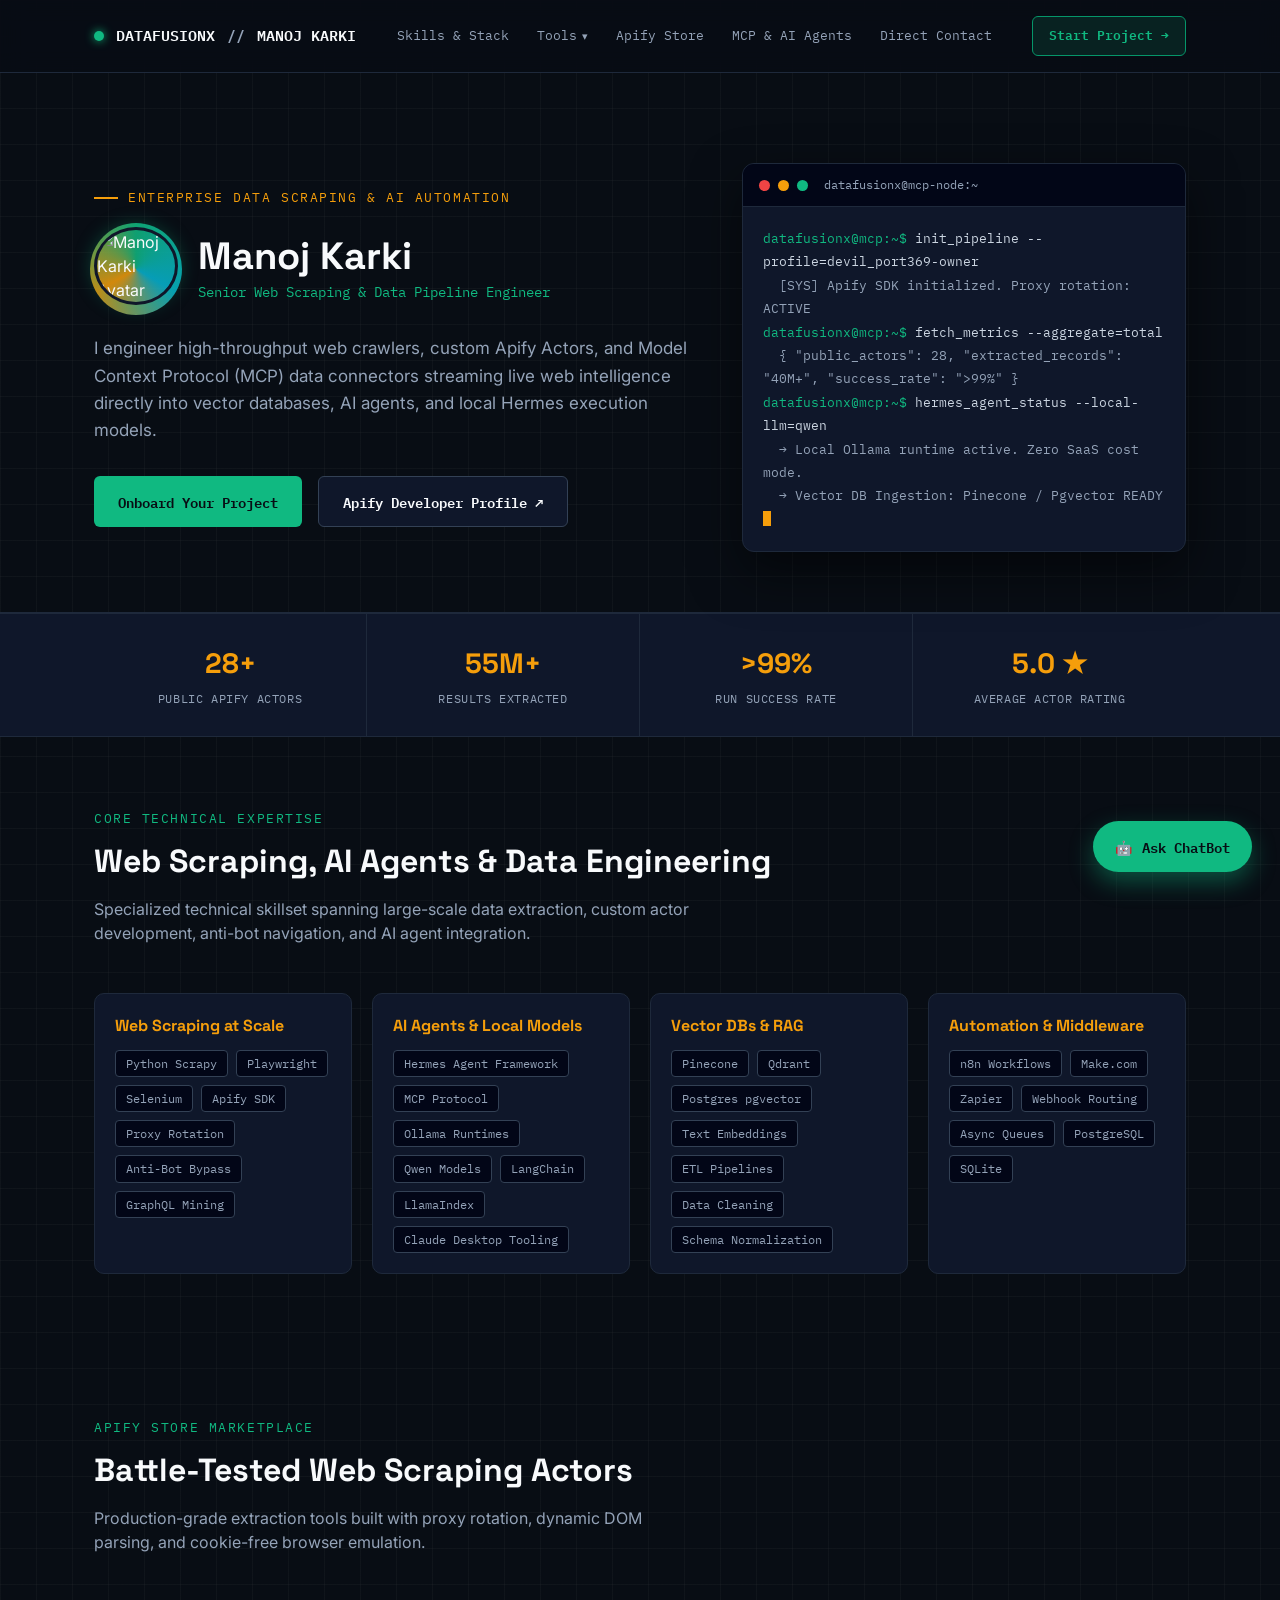
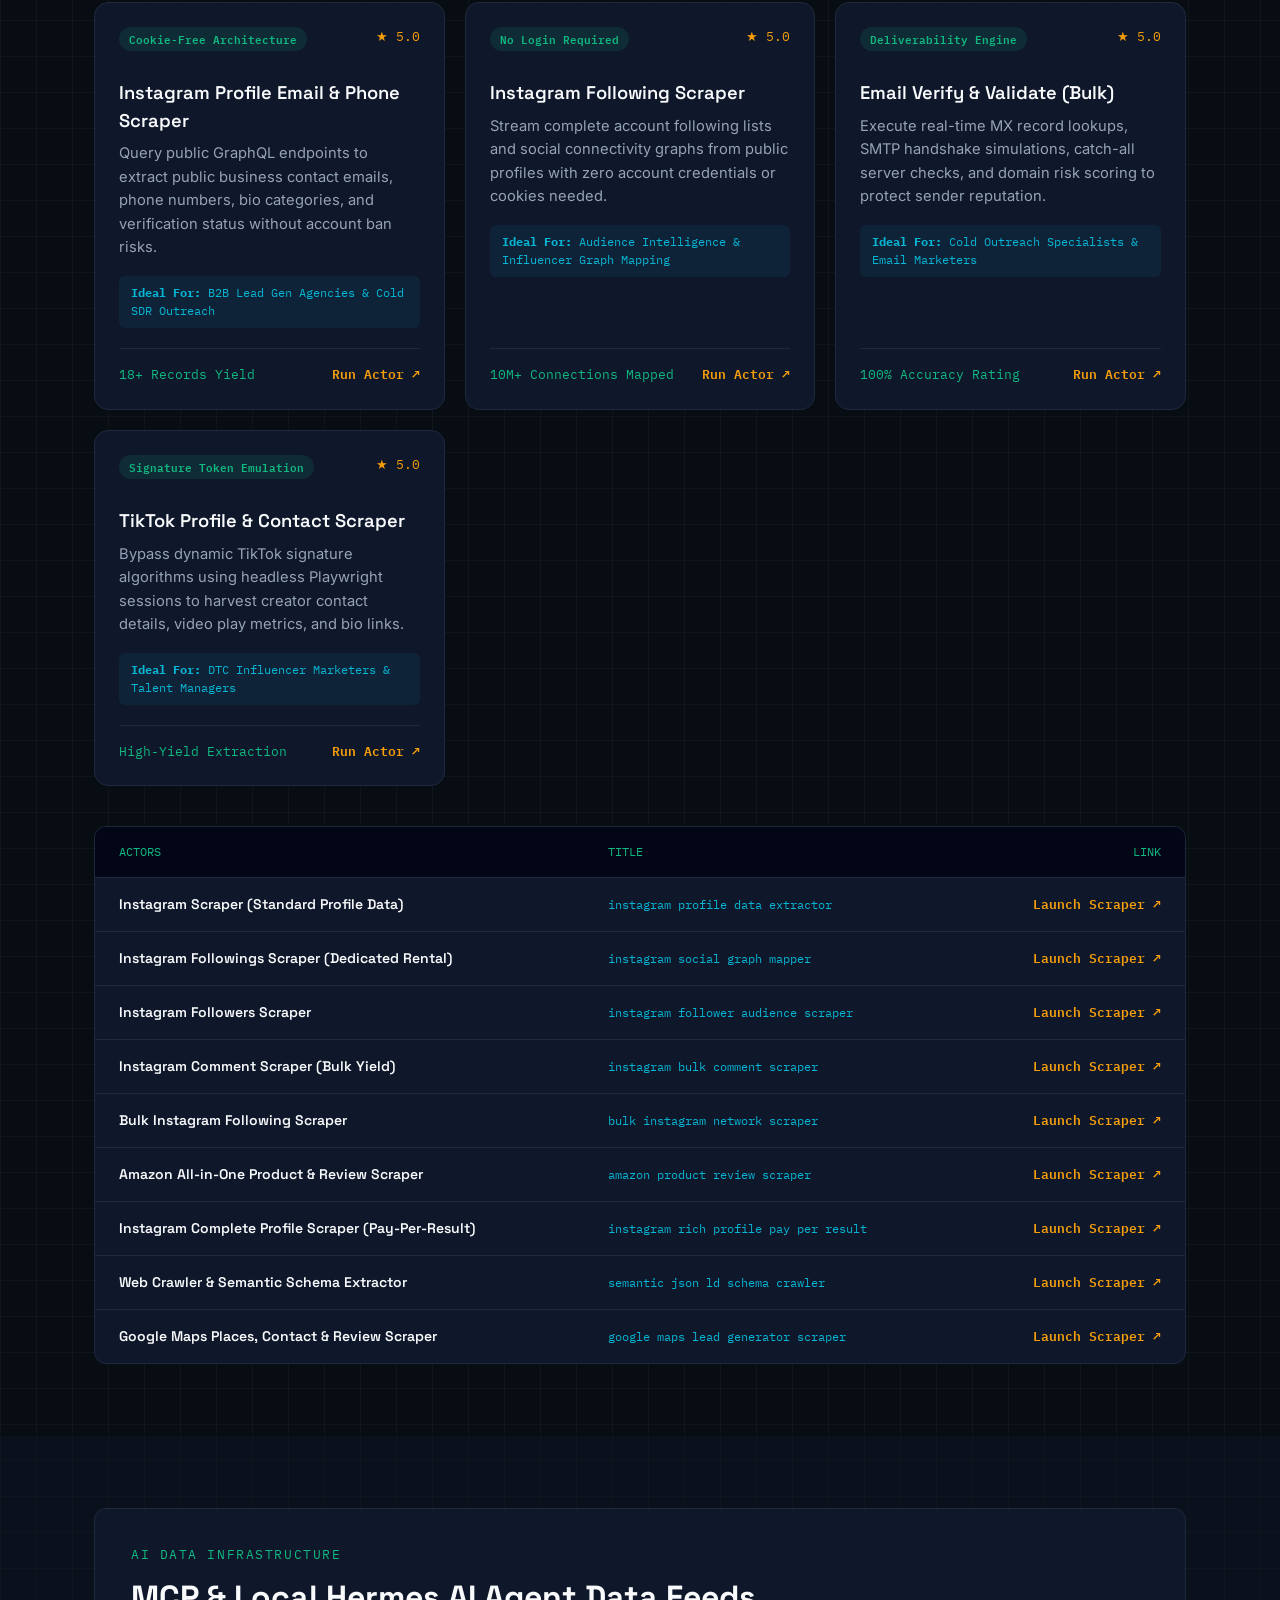
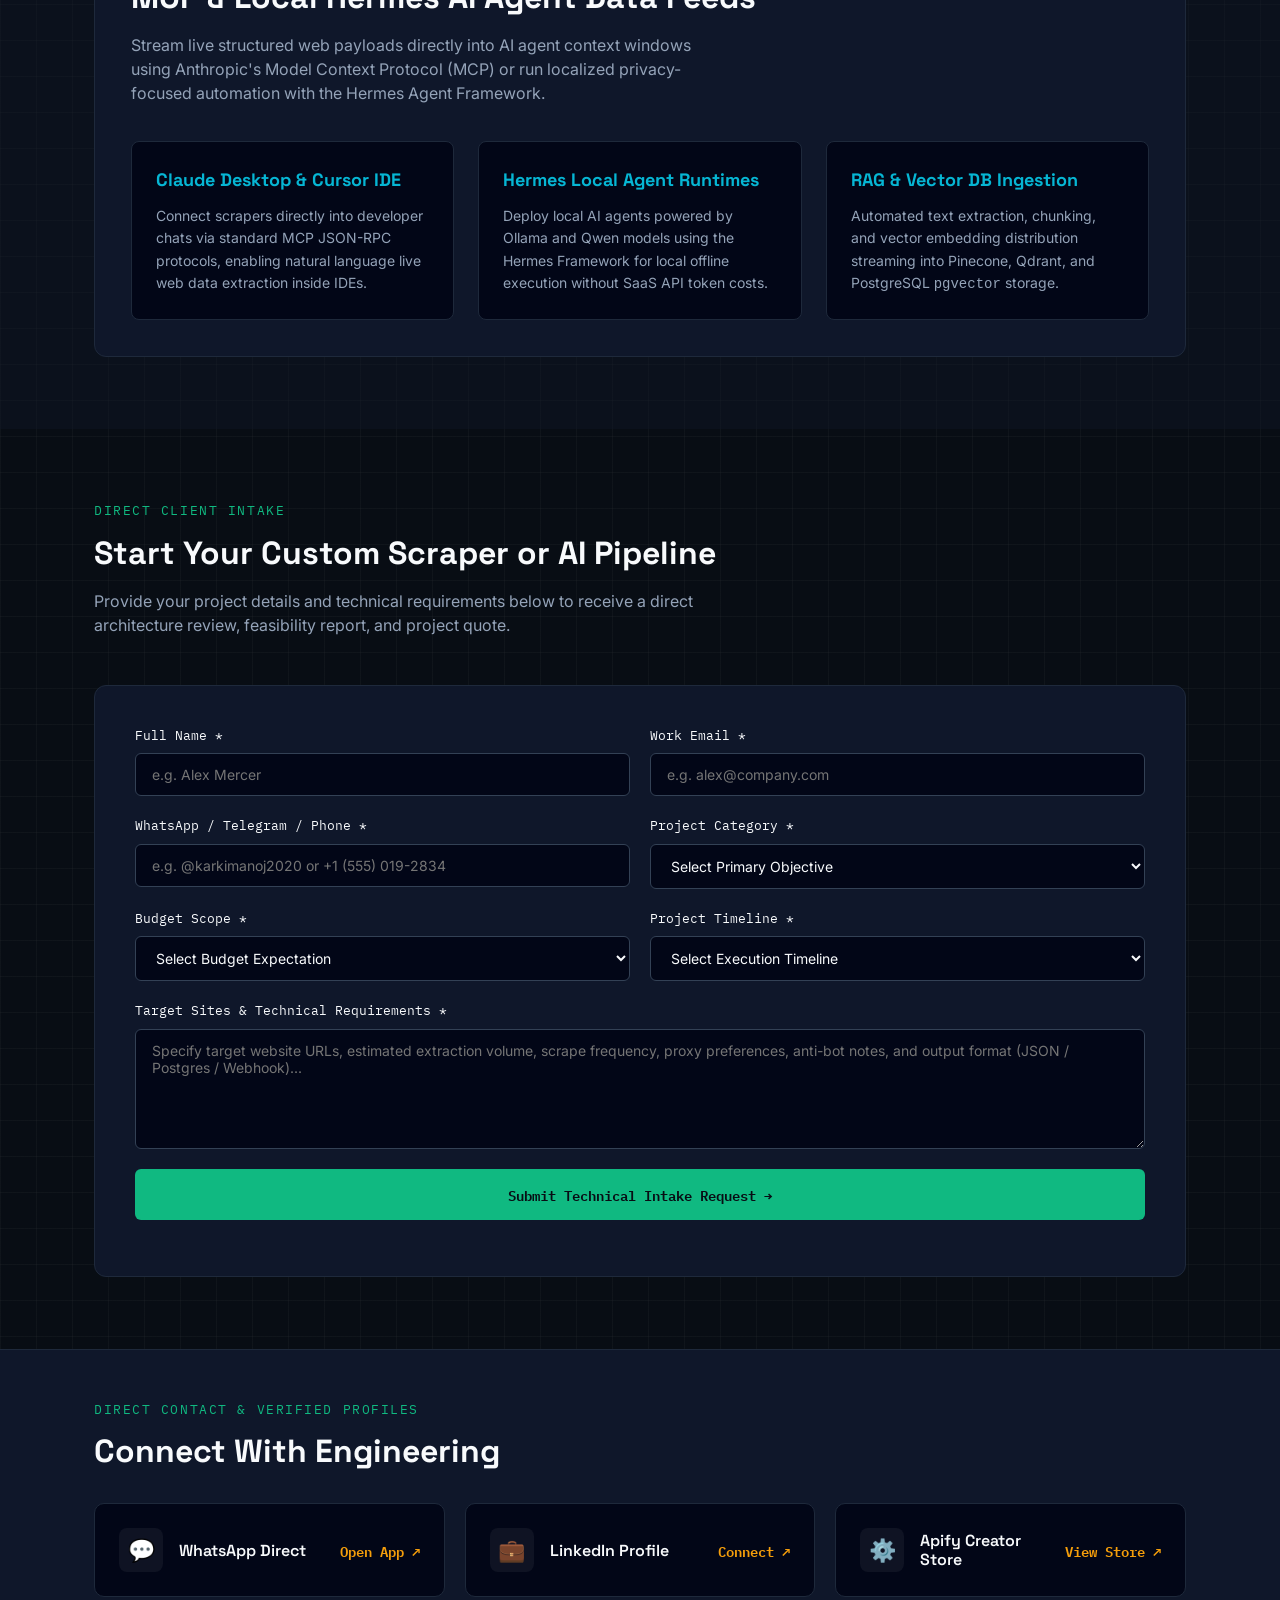
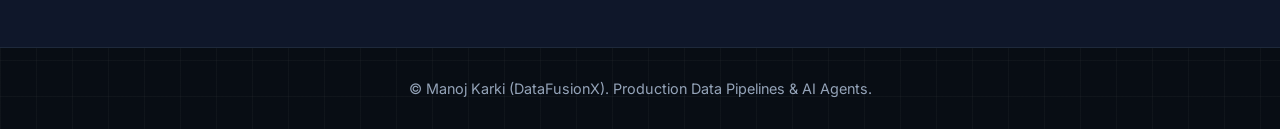
==== index.html @ 28bcd838 "Add portfolio pages, shared CSS/JS, actors hub, sitemap, robots, llms.txt" ====
<!DOCTYPE html>
<html lang="en">
<head>
  <meta charset="UTF-8">
  <meta name="viewport" content="width=device-width, initial-scale=1.0">
  <meta name="description" content="Senior Web Scraping Engineer specializing in custom Apify Actors, anti-bot bypass, proxy management, Model Context Protocol (MCP), and local Hermes AI agents. 40M+ records extracted at >99% success rate.">
  <!-- Primary SEO -->
  <title>Manoj Karki (DataFusionX) - Senior Web Scraping & AI Pipeline Engineer | Best Apify Actors & Web Scrapers | Instagram, TikTok, Amazon, Google Maps</title>
  <meta name="description" content="Hire Manoj Karki (DataFusionX) — Senior Apify Actor developer. Production-grade Instagram scraper, TikTok scraper, Amazon scraper, Google Maps scraper, Email Verifier & custom data pipelines. 28+ public Actors with >99% success rate." />
  <meta name="keywords" content="Apify Actor, Instagram scraper, TikTok scraper, Amazon scraper, Google Maps scraper, email verifier, web scraping, data pipeline, Apify developer, custom scraper, MCP server, Hermes agent" />
  <meta name="author" content="Manoj Karki" />
  <meta name="robots" content="index, follow, max-image-preview:large, max-snippet:-1, max-video-preview:-1" />
  
  <!-- Canonical -->
  <link rel="canonical" href="https://manojkarki2020.com.np/" />

  <!-- Open Graph / Facebook -->
  <meta property="og:type" content="website" />
  <meta property="og:url" content="https://manojkarki2020.com.np/" />
  <meta property="og:title" content="Manoj Karki (DataFusionX) — Best Apify Actors & Web Scrapers" />
  <meta property="og:description" content="Production-ready Apify Actors for Instagram, TikTok, Amazon, Google Maps & Email Verification. 28+ public actors • >99% success rate • Custom scrapers available." />
  <meta property="og:image" content="https://manojkarki2020.com.np/og-image.jpg" />
  <meta property="og:site_name" content="DataFusionX | Manoj Karki" />

  <!-- Twitter -->
  <meta name="twitter:card" content="summary_large_image" />
  <meta name="twitter:url" content="https://manojkarki2020.com.np/" />
  <meta name="twitter:title" content="Manoj Karki (DataFusionX) — Best Apify Actors & Web Scrapers" />
  <meta name="twitter:description" content="Production-ready Apify Actors for Instagram, TikTok, Amazon, Google Maps & Email Verification. 28+ public actors • >99% success rate." />
  <meta name="twitter:image" content="https://manojkarki2020.com.np/og-image.jpg" />

  <!-- Theme & Icons -->
  <meta name="theme-color" content="#0a0f1c" />
  <link rel="icon" href="/favicon.ico" type="image/x-icon" />
  <link rel="apple-touch-icon" href="/apple-touch-icon.png" />

  <!-- Structured Data (JSON-LD) - Critical for ranking & AI -->
  <script type="application/ld+json">
  {
    "@context": "https://schema.org",
    "@type": "Person",
    "name": "Manoj Karki",
    "alternateName": "DataFusionX",
    "url": "https://manojkarki2020.com.np/",
    "image": "https://media.licdn.com/dms/image/v2/D4D03AQHBF_jKp8ovkw/profile-displayphoto-shrink_400_400/profile-displayphoto-shrink_400_400/0/1665591945505",
    "jobTitle": "Senior Web Scraping & Data Pipeline Engineer",
    "worksFor": {
      "@type": "Organization",
      "name": "DataFusionX"
    },
    "sameAs": [
      "https://apify.com/devil_port369-owner?fpr=lklf0",
      "https://github.com/devil-port369",
      "https://www.linkedin.com/in/karkimanoj2020"
    ],
    "description": "Senior Apify Actor developer specializing in Instagram scrapers, TikTok scrapers, Amazon scrapers, Google Maps scrapers, Email Verifiers and custom data pipelines. 28+ public Actors with >99% success rate.",
    "knowsAbout": [
      "Apify Actors",
      "Web Scraping",
      "Instagram Scraper",
      "TikTok Scraper",
      "Amazon Scraper",
      "Google Maps Scraper",
      "Email Verification",
      "Model Context Protocol",
      "AI Agents",
      "Data Pipelines"
    ]
  }
  </script>

  <script type="application/ld+json">
  {
    "@context": "https://schema.org",
    "@type": "WebSite",
    "name": "DataFusionX | Manoj Karki",
    "url": "https://manojkarki2020.com.np/",
    "description": "Official portfolio of Manoj Karki (DataFusionX) — Best Apify Actors for Instagram, TikTok, Amazon, Google Maps and Email Verification.",
    "publisher": {
      "@type": "Person",
      "name": "Manoj Karki"
    }
  }
  </script>

  <!-- Optional: Preconnect for speed -->
    <link rel="preconnect" href="https://fonts.googleapis.com">
  <link rel="preconnect" href="https://fonts.gstatic.com" crossorigin>
  <link href="https://fonts.googleapis.com/css2?family=Space+Grotesk:wght@400;500;600;700&family=IBM+Plex+Mono:wght@400;500;600&family=Inter:wght@400;500;600;700&display=swap" rel="stylesheet">
  <link rel="stylesheet" href="assets/css/style.css">
</head>
<body class="bg-grid">

<header class="site">
    <div class="wrap nav-inner">
      <a href="https://manojkarki2020.com.np/" class="brand">
        <span class="dot"></span>
        DATAFUSIONX <span style="color:var(--bone-dim)">//</span> MANOJ KARKI
      </a>
      <nav class="desktop-links">
        <a href="#skills">Skills & Stack</a>
        <div class="nav-dropdown">
          <a href="/actors.html">Tools</a>
          <div class="dropdown-menu">

            <a href="/instagram-email-scraper.html">Instagram Email & Phone Scraper</a>
            <a href="/instagram-followers-scraper.html">Instagram Followers Scraper</a>
            <a href="/instagram-following-scraper.html">Instagram Following Scraper</a>
            <a href="/instagram-comments-scraper.html">Instagram Comments Scraper</a>
            <a href="/email-verifier.html">Email Verifier</a>
            <a href="/tiktok-scraper.html">TikTok Profile Scraper</a>
            <a href="/google-maps-scraper.html">Google Maps Scraper</a>
            <a href="/actors.html" style="border-top:1px solid var(--line); margin-top:6px; padding-top:12px; color:var(--moss);">View All Tools →</a>
          </div>
        </div>
        <a href="https://apify.com/devil_port369-owner?fpr=lklf0" target="_blank">Apify Store</a>
        <a href="#mcp">MCP & AI Agents</a>
        <a href="#contact">Direct Contact</a>
      </nav>
      <a class="nav-cta" href="#onboarding">Start Project →</a>
      <button class="mobile-toggle" id="menuOpen" aria-label="Open Navigation Menu">☰</button>
    </div>
  </header>

  <div class="drawer-overlay" id="drawerOverlay"></div>
  <div class="mobile-drawer" id="mobileDrawer">
    <a href="#skills">Skills & Stack</a>
    <a href="/actors.html" style="color:var(--moss); font-weight:600;">All Tools</a>
    <a href="/instagram-email-scraper.html">→ Instagram Email Scraper</a>
    <a href="/instagram-followers-scraper.html">→ Instagram Followers</a>
    <a href="/instagram-following-scraper.html">→ Instagram Following</a>
    <a href="/instagram-comments-scraper.html">→ Instagram Comments</a>
    <a href="/email-verifier.html">→ Email Verifier</a>
    <a href="/tiktok-scraper.html">→ TikTok Scraper</a>
    <a href="/google-maps-scraper.html">→ Google Maps Scraper</a>
    <a href="https://apify.com/devil_port369-owner?fpr=lklf0" target="_blank">Apify Store ↗</a>
    <a href="#mcp">MCP & AI Agents</a>
    <a href="#contact">Direct Contact</a>
    <a class="nav-cta" href="#onboarding" style="text-align:center; margin-top:20px;">Start Project →</a>
  </div>

<!-- Mobile Drawer -->

<main>
  <!-- Hero Section -->
  <section class="hero">
    <div class="wrap hero-grid">
      <div>
        <div class="eyebrow">Enterprise Data Scraping & AI Automation</div>
        <div class="profile-badge">
          <div class="avatar-container">
            <div class="avatar-ring"></div>
            <img src="https://media.licdn.com/dms/image/v2/D4D03AQHBF_jKp8ovkw/profile-displayphoto-shrink_400_400/profile-displayphoto-shrink_400_400/0/1665591945505?e=1789603200&v=beta&t=JtimOUsMelbpFaL4kGT9EOsPQvg97GsOLBY2t9klVHE" alt="Manoj Karki Avatar" class="profile-img">
          </div>
          <div class="profile-title">
            <h1>Manoj Karki</h1>
            <p>Senior Web Scraping & Data Pipeline Engineer</p>
          </div>
        </div>
        <p class="sub-hero">I engineer high-throughput web crawlers, custom Apify Actors, and Model Context Protocol (MCP) data connectors streaming live web intelligence directly into vector databases, AI agents, and local Hermes execution models.</p>
        <div class="cta-row">
          <a class="btn btn-primary" href="#onboarding">Onboard Your Project</a>
          <a class="btn btn-ghost" href="https://apify.com/devil_port369-owner?fpr=lklf0" target="_blank" rel="noopener noreferrer">Apify Developer Profile ↗</a>
        </div>
      </div>

      <!-- Animated Terminal Display -->
      <div class="terminal" role="img" aria-label="Terminal window display showing actor deployment metrics">
        <div class="term-bar">
          <span class="term-dot" style="background:#ef4444"></span>
          <span class="term-dot" style="background:#f59e0b"></span>
          <span class="term-dot" style="background:#10b981"></span>
          <span style="margin-left:8px;font-family:'IBM Plex Mono',monospace;font-size:12px;color:var(--bone-dim)">datafusionx@mcp-node:~</span>
        </div>
        <div class="term-body" id="termBody"></div>
      </div>
    </div>
  </section>

  <!-- Verified Statistics Banner -->
  <div class="stats-strip">
    <div class="wrap stats-grid">
      <div class="stat-card">
        <div class="stat-num">28+</div>
        <div class="stat-lbl">PUBLIC APIFY ACTORS</div>
      </div>
      <div class="stat-card">
        <div class="stat-num">55M+</div>
        <div class="stat-lbl">RESULTS EXTRACTED</div>
      </div>
      <div class="stat-card">
        <div class="stat-num">>99%</div>
        <div class="stat-lbl">RUN SUCCESS RATE</div>
      </div>
      <div class="stat-card">
        <div class="stat-num">5.0 ★</div>
        <div class="stat-lbl">AVERAGE ACTOR RATING</div>
      </div>
    </div>
  </div>

  <!-- Technical Skills & Architecture Stack -->
  <section id="skills">
    <div class="wrap">
      <div class="section-head">
        <div class="kicker">Core Technical Expertise</div>
        <h2 class="section-title">Web Scraping, AI Agents & Data Engineering</h2>
        <p class="section-desc">Specialized technical skillset spanning large-scale data extraction, custom actor development, anti-bot navigation, and AI agent integration.</p>
      </div>

      <div class="skills-grid">
        <div class="skill-card">
          <h3>Web Scraping at Scale</h3>
          <div class="skill-tags">
            <span class="skill-tag">Python Scrapy</span>
            <span class="skill-tag">Playwright</span>
            <span class="skill-tag">Selenium</span>
            <span class="skill-tag">Apify SDK</span>
            <span class="skill-tag">Proxy Rotation</span>
            <span class="skill-tag">Anti-Bot Bypass</span>
            <span class="skill-tag">GraphQL Mining</span>
          </div>
        </div>

        <div class="skill-card">
          <h3>AI Agents & Local Models</h3>
          <div class="skill-tags">
            <span class="skill-tag">Hermes Agent Framework</span>
            <span class="skill-tag">MCP Protocol</span>
            <span class="skill-tag">Ollama Runtimes</span>
            <span class="skill-tag">Qwen Models</span>
            <span class="skill-tag">LangChain</span>
            <span class="skill-tag">LlamaIndex</span>
            <span class="skill-tag">Claude Desktop Tooling</span>
          </div>
        </div>

        <div class="skill-card">
          <h3>Vector DBs & RAG</h3>
          <div class="skill-tags">
            <span class="skill-tag">Pinecone</span>
            <span class="skill-tag">Qdrant</span>
            <span class="skill-tag">Postgres pgvector</span>
            <span class="skill-tag">Text Embeddings</span>
            <span class="skill-tag">ETL Pipelines</span>
            <span class="skill-tag">Data Cleaning</span>
            <span class="skill-tag">Schema Normalization</span>
          </div>
        </div>

        <div class="skill-card">
          <h3>Automation & Middleware</h3>
          <div class="skill-tags">
            <span class="skill-tag">n8n Workflows</span>
            <span class="skill-tag">Make.com</span>
            <span class="skill-tag">Zapier</span>
            <span class="skill-tag">Webhook Routing</span>
            <span class="skill-tag">Async Queues</span>
            <span class="skill-tag">PostgreSQL</span>
            <span class="skill-tag">SQLite</span>
          </div>
        </div>
      </div>
    </div>
  </section>

  <!-- Core Featured Apify Actors -->
  <section id="actors">
    <div class="wrap">
      <div class="section-head">
        <div class="kicker">Apify Store Marketplace</div>
        <h2 class="section-title">Battle-Tested Web Scraping Actors</h2>
        <p class="section-desc">Production-grade extraction tools built with proxy rotation, dynamic DOM parsing, and cookie-free browser emulation.</p>
      </div>

      <div class="actor-grid">
        <!-- Core Actor 1 -->
        <div class="actor-card">
          <div>
            <div class="actor-header">
              <span class="actor-badge">Cookie-Free Architecture</span>
              <span style="color:var(--gold); font-family:'IBM Plex Mono',monospace; font-size:13px;">★ 5.0</span>
            </div>
            <h3 class="actor-title">Instagram Profile Email & Phone Scraper</h3>
            <p class="actor-usecase">Query public GraphQL endpoints to extract public business contact emails, phone numbers, bio categories, and verification status without account ban risks.</p>
            <div class="actor-target"><strong>Ideal For:</strong> B2B Lead Gen Agencies & Cold SDR Outreach</div>
          </div>
          <div class="actor-footer">
            <span class="actor-stat">18+ Records Yield</span>
            <a href="https://apify.com/devil_port369-owner/instagram-email-phone-scraper-pay-per-result?fpr=lklf0" target="_blank" rel="noopener noreferrer" class="actor-link">Run Actor ↗</a>
          </div>
        </div>

        <!-- Core Actor 2 -->
        <div class="actor-card">
          <div>
            <div class="actor-header">
              <span class="actor-badge">No Login Required</span>
              <span style="color:var(--gold); font-family:'IBM Plex Mono',monospace; font-size:13px;">★ 5.0</span>
            </div>
            <h3 class="actor-title">Instagram Following Scraper</h3>
            <p class="actor-usecase">Stream complete account following lists and social connectivity graphs from public profiles with zero account credentials or cookies needed.</p>
            <div class="actor-target"><strong>Ideal For:</strong> Audience Intelligence & Influencer Graph Mapping</div>
          </div>
          <div class="actor-footer">
            <span class="actor-stat">10M+ Connections Mapped</span>
            <a href="https://apify.com/devil_port369-owner/instagram-following?fpr=lklf0" target="_blank" rel="noopener noreferrer" class="actor-link">Run Actor ↗</a>
          </div>
        </div>

        <!-- Core Actor 3 -->
        <div class="actor-card">
          <div>
            <div class="actor-header">
              <span class="actor-badge">Deliverability Engine</span>
              <span style="color:var(--gold); font-family:'IBM Plex Mono',monospace; font-size:13px;">★ 5.0</span>
            </div>
            <h3 class="actor-title">Email Verify & Validate (Bulk)</h3>
            <p class="actor-usecase">Execute real-time MX record lookups, SMTP handshake simulations, catch-all server checks, and domain risk scoring to protect sender reputation.</p>
            <div class="actor-target"><strong>Ideal For:</strong> Cold Outreach Specialists & Email Marketers</div>
          </div>
          <div class="actor-footer">
            <span class="actor-stat">100% Accuracy Rating</span>
            <a href="https://apify.com/devil_port369-owner/email-verifier?fpr=lklf0" target="_blank" rel="noopener noreferrer" class="actor-link">Run Actor ↗</a>
          </div>
        </div>

        <!-- Core Actor 4 -->
        <div class="actor-card">
          <div>
            <div class="actor-header">
              <span class="actor-badge">Signature Token Emulation</span>
              <span style="color:var(--gold); font-family:'IBM Plex Mono',monospace; font-size:13px;">★ 5.0</span>
            </div>
            <h3 class="actor-title">TikTok Profile & Contact Scraper</h3>
            <p class="actor-usecase">Bypass dynamic TikTok signature algorithms using headless Playwright sessions to harvest creator contact details, video play metrics, and bio links.</p>
            <div class="actor-target"><strong>Ideal For:</strong> DTC Influencer Marketers & Talent Managers</div>
          </div>
          <div class="actor-footer">
            <span class="actor-stat">High-Yield Extraction</span>
            <a href="https://apify.com/devil_port369-owner/tiktok-profile-scraper?fpr=lklf0" target="_blank" rel="noopener noreferrer" class="actor-link">Run Actor ↗</a>
          </div>
        </div>
      </div>

      <!-- SEO Backlink Directory Table -->
      <div class="seo-board">
        <div class="seo-row" style="background:#020617; font-family:'IBM Plex Mono',monospace; font-size:12px; color:var(--moss);">
          <div>ACTORS</div>
          <div>TITLE</div>
          <div style="text-align:right;">LINK</div>
        </div>

        <div class="seo-row">
          <div class="seo-title">Instagram Scraper (Standard Profile Data)</div>
          <div class="seo-kw">instagram profile data extractor</div>
          <div class="seo-action"><a href="https://apify.com/devil_port369-owner/instagram-scraper?fpr=lklf0" target="_blank" rel="noopener noreferrer">Launch Scraper ↗</a></div>
        </div>

        <div class="seo-row">
          <div class="seo-title">Instagram Followings Scraper (Dedicated Rental)</div>
          <div class="seo-kw">instagram social graph mapper</div>
          <div class="seo-action"><a href="https://apify.com/devil_port369-owner/instagram-followings-scraper?fpr=lklf0" target="_blank" rel="noopener noreferrer">Launch Scraper ↗</a></div>
        </div>

        <div class="seo-row">
          <div class="seo-title">Instagram Followers Scraper</div>
          <div class="seo-kw">instagram follower audience scraper</div>
          <div class="seo-action"><a href="https://apify.com/devil_port369-owner/instagram-followers-scraper?fpr=lklf0" target="_blank" rel="noopener noreferrer">Launch Scraper ↗</a></div>
        </div>

        <div class="seo-row">
          <div class="seo-title">Instagram Comment Scraper (Bulk Yield)</div>
          <div class="seo-kw">instagram bulk comment scraper</div>
          <div class="seo-action"><a href="https://apify.com/devil_port369-owner/instagram-comments-scraper?fpr=lklf0" target="_blank" rel="noopener noreferrer">Launch Scraper ↗</a></div>
        </div>

        <div class="seo-row">
          <div class="seo-title">Bulk Instagram Following Scraper</div>
          <div class="seo-kw">bulk instagram network scraper</div>
          <div class="seo-action"><a href="https://apify.com/devil_port369-owner/bulk-instagram-following-scraper?fpr=lklf0" target="_blank" rel="noopener noreferrer">Launch Scraper ↗</a></div>
        </div>

        <div class="seo-row">
          <div class="seo-title">Amazon All-in-One Product & Review Scraper</div>
          <div class="seo-kw">amazon product review scraper</div>
          <div class="seo-action"><a href="https://apify.com/devil_port369-owner/amazon-scraper?fpr=lklf0" target="_blank" rel="noopener noreferrer">Launch Scraper ↗</a></div>
        </div>

        <div class="seo-row">
          <div class="seo-title">Instagram Complete Profile Scraper (Pay-Per-Result)</div>
          <div class="seo-kw">instagram rich profile pay per result</div>
          <div class="seo-action"><a href="https://apify.com/devil_port369-owner/instagram-complete-profile-scraper-ppr?fpr=lklf0" target="_blank" rel="noopener noreferrer">Launch Scraper ↗</a></div>
        </div>

        <div class="seo-row">
          <div class="seo-title">Web Crawler & Semantic Schema Extractor</div>
          <div class="seo-kw">semantic json ld schema crawler</div>
          <div class="seo-action"><a href="https://apify.com/devil_port369-owner/web-crawler?fpr=lklf0" target="_blank" rel="noopener noreferrer">Launch Scraper ↗</a></div>
        </div>

        <div class="seo-row">
          <div class="seo-title">Google Maps Places, Contact & Review Scraper</div>
          <div class="seo-kw">google maps lead generator scraper</div>
          <div class="seo-action"><a href="https://apify.com/devil_port369-owner/google-maps-scraper?fpr=lklf0" target="_blank" rel="noopener noreferrer">Launch Scraper ↗</a></div>
        </div>
      </div>
    </div>
  </section>

  <!-- MCP & AI Data Pipeline Architecture Section -->
  <section id="mcp" style="background: rgba(15, 23, 42, 0.4);">
    <div class="wrap">
      <div class="mcp-box">
        <div class="kicker">AI Data Infrastructure</div>
        <h2 class="section-title">MCP & Local Hermes AI Agent Data Feeds</h2>
        <p class="section-desc">Stream live structured web payloads directly into AI agent context windows using Anthropic's Model Context Protocol (MCP) or run localized privacy-focused automation with the Hermes Agent Framework.</p>

        <div class="mcp-grid">
          <div class="mcp-card">
            <h3>Claude Desktop & Cursor IDE</h3>
            <p>Connect scrapers directly into developer chats via standard MCP JSON-RPC protocols, enabling natural language live web data extraction inside IDEs.</p>
          </div>
          <div class="mcp-card">
            <h3>Hermes Local Agent Runtimes</h3>
            <p>Deploy local AI agents powered by Ollama and Qwen models using the Hermes Framework for local offline execution without SaaS API token costs.</p>
          </div>
          <div class="mcp-card">
            <h3>RAG & Vector DB Ingestion</h3>
            <p>Automated text extraction, chunking, and vector embedding distribution streaming into Pinecone, Qdrant, and PostgreSQL <code>pgvector</code> storage.</p>
          </div>
        </div>
      </div>
    </div>
  </section>

  <!-- Project Intake Form Section -->
  <section id="onboarding">
    <div class="wrap">
      <div class="section-head">
        <div class="kicker">Direct Client Intake</div>
        <h2 class="section-title">Start Your Custom Scraper or AI Pipeline</h2>
        <p class="section-desc">Provide your project details and technical requirements below to receive a direct architecture review, feasibility report, and project quote.</p>
      </div>

      <div class="form-container">
        <form action="https://api.web3forms.com/submit" method="POST" id="onboardForm">
          <input type="hidden" name="access_key" value="6290533e-de98-4311-818a-f473d01eead3">
          <input type="hidden" name="subject" value="New DataFusionX Project Technical Intake Submission">
          <input type="checkbox" name="botcheck" class="hidden" style="display:none;">

          <div class="form-grid">
            <div class="form-group">
              <label for="fullName">Full Name *</label>
              <input type="text" id="fullName" name="name" required placeholder="e.g. Alex Mercer">
            </div>

            <div class="form-group">
              <label for="workEmail">Work Email *</label>
              <input type="email" id="workEmail" name="email" required placeholder="e.g. alex@company.com">
            </div>

            <div class="form-group">
              <label for="contactHandle">WhatsApp / Telegram / Phone *</label>
              <input type="text" id="contactHandle" name="contact_handle" required placeholder="e.g. @karkimanoj2020 or +1 (555) 019-2834">
            </div>

            <div class="form-group">
              <label for="projectType">Project Category *</label>
              <select id="projectType" name="project_type" required>
                <option value="" disabled selected>Select Primary Objective</option>
                <option value="Custom Apify Actor Development">Custom Apify Actor Development</option>
                <option value="Anti-Bot Scraper / Bypass Pipeline">Anti-Bot Scraper / Bypass Pipeline</option>
                <option value="MCP Server & AI Agent Connector">MCP Server & AI Agent Connector</option>
                <option value="Hermes Local AI Agent Automation">Hermes Local AI Agent Automation</option>
                <option value="Workflow Automation (n8n / Make)">Workflow Automation (n8n / Make)</option>
              </select>
            </div>

            <div class="form-group">
              <label for="budgetRange">Budget Scope *</label>
              <select id="budgetRange" name="budget" required>
					<option value="" disabled selected>Select Budget Expectation</option>
					<option value="under-500">Under $500 (Small fix / quick tweak)</option>
					<option value="500-1500">$500 – $1,500 (Micro Build / Simple Actor)</option>
					<option value="1500-3000">$1,500 – $3,000 (Standard Actor)</option>
					<option value="3000-6000">$3,000 – $6,000 (Complex Actor / Pipeline)</option>
					<option value="6000-plus">$6,000+ (Enterprise / Multi-Actor System)</option>
					<option value="not-disclosed">Prefer not to say</option>
              </select>
            </div>

            <div class="form-group">
              <label for="timelineUrgency">Project Timeline *</label>
              <select id="timelineUrgency" name="timeline" required>
                <option value="" disabled selected>Select Execution Timeline</option>
                <option value="Urgent (1-3 Days)">Urgent (1-3 Days)</option>
                <option value="Standard (1-2 Weeks)">Standard (1-2 Weeks)</option>
                <option value="Flexible / Ongoing Retainer">Flexible / Ongoing Retainer</option>
              </select>
            </div>

            <div class="form-group full">
              <label for="requirements">Target Sites & Technical Requirements *</label>
              <textarea id="requirements" name="requirements" required placeholder="Specify target website URLs, estimated extraction volume, scrape frequency, proxy preferences, anti-bot notes, and output format (JSON / Postgres / Webhook)..."></textarea>
            </div>

            <div class="form-group full">
              <button type="submit" class="btn btn-primary" style="justify-content: center; width: 100%;">Submit Technical Intake Request →</button>
            </div>
          </div>
          <div id="formStatus" style="margin-top: 16px; font-family: 'IBM Plex Mono', monospace; font-size: 13px; text-align: center;"></div>
        </form>
      </div>
    </div>
  </section>

  <!-- External Profiles & Direct Aligned WhatsApp Contact Section -->
  <div class="social-strip" id="contact">
    <div class="wrap">
      <div class="section-head" style="margin-bottom: 28px;">
        <div class="kicker">Direct Contact & Verified Profiles</div>
        <h2 class="section-title">Connect With Engineering</h2>
      </div>

      <div class="social-grid">
        <!-- Direct WhatsApp Mobile/Web App Link -->
        <a href="https://wa.me/karkimanoj2020" target="_blank" rel="noopener noreferrer" class="social-card">
          <div class="social-info">
            <div class="social-icon-box">💬</div>
            <div class="social-text">
              <div class="social-name">WhatsApp Direct</div>
            </div>
          </div>
          <span class="social-arrow">Open App ↗</span>
        </a>

        <!-- LinkedIn Card -->
        <a href="https://www.linkedin.com/in/karkimanoj2020/" target="_blank" rel="noopener noreferrer" class="social-card">
          <div class="social-info">
            <div class="social-icon-box">💼</div>
            <div class="social-text">
              <div class="social-name">LinkedIn Profile</div>
            </div>
          </div>
          <span class="social-arrow">Connect ↗</span>
        </a>

        <!-- Apify Profile Card -->
        <a href="https://apify.com/devil_port369-owner?fpr=lklf0" target="_blank" rel="noopener noreferrer" class="social-card">
          <div class="social-info">
            <div class="social-icon-box">⚙️</div>
            <div class="social-text">
              <div class="social-name">Apify Creator Store</div>
            </div>
          </div>
          <span class="social-arrow">View Store ↗</span>
        </a>
      </div>
    </div>
  </div>
</main>

<footer>
  <div class="wrap foot-inner" style="text-align: center;">
    <div>© <span id="year"></span> Manoj Karki (DataFusionX). Production Data Pipelines & AI Agents.</div>
  </div>
</footer>


<!-- Interactive Slide-Over AI Chatbot Widget -->
<button class="chat-widget-btn" id="chatToggleBtn">
  <span>🤖</span> Ask ChatBot
</button>

<div class="chat-drawer" id="chatDrawer">
  <div class="chat-header">
    <div class="chat-title"><span>⚡</span> DataFusionX Bot</div>
    <button class="chat-close" id="chatCloseBtn">×</button>
  </div>
  <div class="chat-messages" id="chatMessages">
    <div class="msg msg-ai">Hello! I am Manoj Karki's AI assistant. Ask me about custom scrapers, proxy rotation, Hermes local AI agents, or data feeds.</div>
  </div>
  <div class="chat-input-area">
    <input type="text" id="chatInput" placeholder="Ask about Apify Actors or scrapers...">
    <button class="btn btn-primary" id="chatSendBtn" style="padding: 8px 14px; font-size: 12px;">Send</button>
  </div>
</div>

<script>
  <script src="assets/js/main.js"></script>
<script>
  /* Terminal Animation Script */
  const termLines = [
    { p: 'datafusionx@mcp:~$', t: 'init_pipeline --profile=devil_port369-owner', delay: 0 },
    { p: '', t: '[SYS] Apify SDK initialized. Proxy rotation: ACTIVE', delay: 400, dim: true },
    { p: 'datafusionx@mcp:~$', t: 'fetch_metrics --aggregate=total', delay: 1000 },
    { p: '', t: '{ "public_actors": 28, "extracted_records": "40M+", "success_rate": ">99%" }', delay: 1500, dim: true },
    { p: 'datafusionx@mcp:~$', t: 'hermes_agent_status --local-llm=qwen', delay: 2200 },
    { p: '', t: '→ Local Ollama runtime active. Zero SaaS cost mode.', delay: 2700, dim: true },
    { p: '', t: '→ Vector DB Ingestion: Pinecone / Pgvector READY', delay: 3100, dim: true },
  ];
  const termBody = document.getElementById('termBody');

  function renderTerminal() {
    termBody.innerHTML = '';
    termLines.forEach((line) => {
      const div = document.createElement('div');
      div.className = 'term-line';
      div.style.color = line.dim ? '#94a3b8' : '#cbd5e1';
      div.style.animationDelay = (line.delay / 1000) + 's';
      div.innerHTML = (line.p ? `<span class="term-prompt">${line.p}</span> ` : '&nbsp;&nbsp;') + line.t;
      termBody.appendChild(div);
    });
    const cursor = document.createElement('span');
    cursor.className = 'cursor';
    termBody.appendChild(cursor);
  }
  renderTerminal();

  /* Mobile menu handled by assets/js/main.js */

  /* Slide-Over AI Chatbot Interaction */
  const chatToggleBtn = document.getElementById('chatToggleBtn');
  const chatDrawer = document.getElementById('chatDrawer');
  const chatCloseBtn = document.getElementById('chatCloseBtn');
  const chatInput = document.getElementById('chatInput');
  const chatSendBtn = document.getElementById('chatSendBtn');
  const chatMessages = document.getElementById('chatMessages');

  chatToggleBtn.addEventListener('click', () => chatDrawer.classList.add('open'));
  chatCloseBtn.addEventListener('click', () => chatDrawer.classList.remove('open'));

  function handleUserMessage() {
    const text = chatInput.value.trim();
    if (!text) return;

    const userMsg = document.createElement('div');
    userMsg.className = 'msg msg-user';
    userMsg.textContent = text;
    chatMessages.appendChild(userMsg);
    chatInput.value = '';
    chatMessages.scrollTop = chatMessages.scrollHeight;

    setTimeout(() => {
      const aiMsg = document.createElement('div');
      aiMsg.className = 'msg msg-ai';
      
      const lower = text.toLowerCase();
      if (lower.includes('instagram') || lower.includes('social')) {
        aiMsg.textContent = "Our Instagram Actors (Email/Phone & Following) operate cookie-free without account login risks. Check out the top cards in the Apify section!";
      } else if (lower.includes('hermes') || lower.includes('local') || lower.includes('ollama')) {
        aiMsg.textContent = "DataFusionX builds local AI agent pipelines using the Hermes Framework and Ollama/Qwen models for offline entity parsing with zero SaaS token costs.";
      } else if (lower.includes('mcp') || lower.includes('ai') || lower.includes('claude')) {
        aiMsg.textContent = "DataFusionX builds custom MCP servers streaming live web scrapers directly into Claude Desktop, Cursor, and vector databases like Pinecone & Pgvector.";
      } else if (lower.includes('price') || lower.includes('cost') || lower.includes('quote')) {
        aiMsg.textContent = "Project costs depend on target anti-bot complexity and volume. Please submit your specifications in the Client Intake Form or message via WhatsApp!";
      } else {
        aiMsg.textContent = "Thanks for reaching out! Manoj Karki specializes in custom Apify Actors, proxy management, and AI data pipelines. Scroll to our Client Intake section to start.";
      }
      
      chatMessages.appendChild(aiMsg);
      chatMessages.scrollTop = chatMessages.scrollHeight;
    }, 600);
  }

  chatSendBtn.addEventListener('click', handleUserMessage);
  chatInput.addEventListener('keypress', (e) => {
    if (e.key === 'Enter') handleUserMessage();
  });

  /* Asynchronous Form Handling */
  const onboardForm = document.getElementById('onboardForm');
  const formStatus = document.getElementById('formStatus');

  onboardForm.addEventListener('submit', async function(e) {
    e.preventDefault();
    formStatus.textContent = "Transmitting technical intake payload...";
    formStatus.style.color = "var(--gold)";

    const formData = new FormData(onboardForm);
    try {
      const response = await fetch(onboardForm.action, {
        method: 'POST',
        body: formData,
        headers: { 'Accept': 'application/json' }
      });
      if (response.ok) {
        formStatus.textContent = "Intake received successfully! Manoj Karki will review your specifications shortly.";
        formStatus.style.color = "var(--moss)";
        onboardForm.reset();
      } else {
        formStatus.textContent = "Submission issue encountered. Please verify inputs or reach out on LinkedIn/WhatsApp.";
        formStatus.style.color = "#ef4444";
      }
    } catch (err) {
      formStatus.textContent = "Transmission error. Please check your network connection and try again.";
      formStatus.style.color = "#ef4444";
    }
  });
</script>
</body>
</html>
---- assets/css/style.css ----
/* =====================================================
   DataFusionX Portfolio - Shared Styles
   https://manojkarki2020.com.np
   ===================================================== */

:root {
  --carbon: #080d14;
  --panel: #0f172a;
  --panel-hover: #1e293b;
  --line: #1e293b;
  --line-active: #334155;
  --bone: #f8fafc;
  --bone-dim: #94a3b8;
  --moss: #10b981;
  --moss-dim: #059669;
  --gold: #f59e0b;
  --gold-dim: #d97706;
  --cyan: #06b6d4;
  --accent-glow: rgba(16, 185, 129, 0.12);
}

* { box-sizing: border-box; margin: 0; padding: 0; }
html { scroll-behavior: smooth; }
body {
  background: var(--carbon);
  color: var(--bone);
  font-family: 'Inter', sans-serif;
  -webkit-font-smoothing: antialiased;
  line-height: 1.5;
  overflow-x: hidden;
}
a { color: inherit; text-decoration: none; }
::selection { background: var(--moss); color: var(--carbon); }
.wrap { max-width: 1140px; margin: 0 auto; padding: 0 24px; }
.bg-grid {
  background-image:
    linear-gradient(rgba(248, 250, 252, 0.03) 1px, transparent 1px),
    linear-gradient(90deg, rgba(248, 250, 252, 0.03) 1px, transparent 1px);
  background-size: 36px 36px;
}

/* ===== Header / Nav ===== */
header.site {
  position: sticky; top: 0; z-index: 100;
  background: rgba(8, 13, 20, 0.9);
  backdrop-filter: blur(12px);
  border-bottom: 1px solid var(--line);
}
.nav-inner {
  display: flex;
  align-items: center;
  justify-content: space-between;
  height: 72px;
}
.brand {
  display: flex;
  align-items: center;
  gap: 12px;
  font-family: 'IBM Plex Mono', monospace;
  font-weight: 600;
  font-size: 15px;
}
.brand .dot {
  width: 10px; height: 10px;
  border-radius: 50%;
  background: var(--moss);
  box-shadow: 0 0 10px var(--moss);
}
nav.desktop-links {
  display: flex;
  gap: 28px;
  font-family: 'IBM Plex Mono', monospace;
  font-size: 13px;
  color: var(--bone-dim);
}
nav.desktop-links a { transition: color 0.15s; }
nav.desktop-links a:hover { color: var(--gold); }
.nav-cta {
  font-family: 'IBM Plex Mono', monospace;
  font-size: 13px;
  font-weight: 600;
  border: 1px solid var(--moss-dim);
  color: var(--moss);
  padding: 9px 16px;
  border-radius: 6px;
  transition: all 0.2s;
  background: var(--accent-glow);
}
.nav-cta:hover {
  border-color: var(--moss);
  background: var(--moss);
  color: var(--carbon);
}

/* Dropdown */
.nav-dropdown { position: relative; }
.nav-dropdown > a {
  display: flex;
  align-items: center;
  gap: 5px;
  cursor: pointer;
}
.nav-dropdown > a::after {
  content: '▾';
  font-size: 11px;
  transition: transform 0.2s;
}
.nav-dropdown:hover > a::after { transform: rotate(180deg); }
.dropdown-menu {
  position: absolute;
  top: 100%;
  left: 50%;
  transform: translateX(-50%);
  margin-top: 12px;
  background: var(--panel);
  border: 1px solid var(--line);
  border-radius: 10px;
  min-width: 270px;
  padding: 8px 0;
  opacity: 0;
  visibility: hidden;
  transition: all 0.2s;
  box-shadow: 0 12px 30px rgba(0,0,0,0.4);
  z-index: 200;
}
.nav-dropdown:hover .dropdown-menu {
  opacity: 1;
  visibility: visible;
}
.dropdown-menu a {
  display: block;
  padding: 11px 18px;
  font-size: 13px;
  color: var(--bone-dim);
  transition: all 0.15s;
}
.dropdown-menu a:hover {
  background: var(--accent-glow);
  color: var(--moss);
}
.dropdown-menu .dropdown-label {
  padding: 8px 18px 4px;
  font-size: 11px;
  color: var(--gold);
  text-transform: uppercase;
  letter-spacing: 0.08em;
  font-weight: 600;
}

/* Mobile */
.mobile-toggle {
  display: none;
  background: none;
  border: none;
  color: var(--bone);
  font-size: 24px;
  cursor: pointer;
}
.drawer-overlay {
  position: fixed;
  inset: 0;
  background: rgba(0,0,0,0.6);
  opacity: 0;
  pointer-events: none;
  transition: opacity 0.3s;
  z-index: 85;
}
.drawer-overlay.open {
  opacity: 1;
  pointer-events: auto;
}
.mobile-drawer {
  position: fixed;
  top: 0;
  right: 0;
  width: 290px;
  height: 100vh;
  background: var(--panel);
  border-left: 1px solid var(--line);
  padding: 80px 24px 24px;
  display: flex;
  flex-direction: column;
  gap: 16px;
  transform: translateX(100%);
  transition: transform 0.3s ease;
  z-index: 90;
  font-family: 'IBM Plex Mono', monospace;
  overflow-y: auto;
}
.mobile-drawer.open { transform: translateX(0); }
.mobile-drawer a {
  font-size: 15px;
  color: var(--bone-dim);
}
.mobile-drawer a:hover { color: var(--gold); }

/* ===== Common Components ===== */
.badge {
  display: inline-flex;
  align-items: center;
  gap: 8px;
  background: var(--accent-glow);
  color: var(--moss);
  font-family: 'IBM Plex Mono', monospace;
  font-size: 12px;
  font-weight: 600;
  padding: 6px 14px;
  border-radius: 20px;
  margin-bottom: 20px;
}
.btn-primary {
  background: var(--moss);
  color: var(--carbon);
  font-weight: 600;
  padding: 14px 26px;
  border-radius: 10px;
  font-size: 15px;
  display: inline-flex;
  align-items: center;
  gap: 8px;
  transition: background 0.2s;
  border: none;
  cursor: pointer;
}
.btn-primary:hover { background: var(--moss-dim); }
.btn-secondary {
  background: transparent;
  border: 1px solid var(--line-active);
  color: var(--bone);
  padding: 14px 26px;
  border-radius: 10px;
  font-size: 15px;
  transition: all 0.2s;
  cursor: pointer;
}
.btn-secondary:hover {
  border-color: var(--moss);
  color: var(--moss);
}

/* Stats */
.stats-strip {
  border-top: 1px solid var(--line);
  border-bottom: 1px solid var(--line);
  background: var(--panel);
}
.stats-grid { display: grid; grid-template-columns: repeat(4, 1fr); }
.stat-card {
  padding: 28px 20px;
  border-right: 1px solid var(--line);
  text-align: center;
}
.stat-card:last-child { border-right: none; }
.stat-num {
  font-family: 'Space Grotesk', sans-serif;
  font-size: 28px;
  font-weight: 700;
  color: var(--gold);
}
.stat-lbl {
  font-family: 'IBM Plex Mono', monospace;
  font-size: 12px;
  color: var(--bone-dim);
  margin-top: 6px;
  letter-spacing: 0.05em;
}

/* Sections */
section { padding: 72px 0; }
.section-title {
  font-family: 'Space Grotesk', sans-serif;
  font-size: 28px;
  font-weight: 700;
  margin-bottom: 12px;
}
.section-desc {
  color: var(--bone-dim);
  margin-bottom: 36px;
  max-width: 600px;
}

/* Cards */
.features-grid {
  display: grid;
  grid-template-columns: repeat(auto-fill, minmax(300px, 1fr));
  gap: 20px;
}
.feature-card {
  background: var(--panel);
  border: 1px solid var(--line);
  border-radius: 12px;
  padding: 26px;
  transition: border-color 0.2s;
}
.feature-card:hover { border-color: var(--moss); }
.feature-card h3 {
  font-family: 'Space Grotesk', sans-serif;
  font-size: 1.1rem;
  margin-bottom: 10px;
}
.feature-card p {
  color: var(--bone-dim);
  font-size: 0.95rem;
}

/* Code */
.code-block {
  background: #020617;
  border: 1px solid var(--line);
  border-radius: 12px;
  padding: 24px;
  overflow-x: auto;
  font-family: 'IBM Plex Mono', monospace;
  font-size: 13px;
  line-height: 1.55;
  color: #e2e8f0;
  white-space: pre;
}

/* CTA */
.cta-box {
  background: linear-gradient(135deg, #0f172a, #0a1f1a);
  border: 1px solid var(--line);
  border-radius: 16px;
  padding: 50px 40px;
  text-align: center;
  margin: 20px 0 60px;
}
.cta-box h2 {
  font-family: 'Space Grotesk', sans-serif;
  font-size: 1.8rem;
  margin-bottom: 12px;
}
.cta-box p {
  color: var(--bone-dim);
  margin-bottom: 28px;
}

/* FAQ */
.faq-item {
  border-bottom: 1px solid var(--line);
  padding: 22px 0;
}
.faq-item h3 {
  font-family: 'Space Grotesk', sans-serif;
  font-size: 1.1rem;
  margin-bottom: 8px;
}
.faq-item p {
  color: var(--bone-dim);
  font-size: 0.95rem;
}

/* Footer */
footer {
  border-top: 1px solid var(--line);
  padding: 30px 0;
  text-align: center;
  color: var(--bone-dim);
  font-size: 0.9rem;
}

/* ===== Actor Detail Pages ===== */
.hero {
  padding: 90px 0 60px;
  border-bottom: 1px solid var(--line);
}
.hero h1 {
  font-family: 'Space Grotesk', sans-serif;
  font-size: clamp(2.1rem, 5vw, 3rem);
  font-weight: 700;
  line-height: 1.15;
  margin-bottom: 18px;
}
.hero h1 span { color: var(--moss); }
.hero-desc {
  font-size: 1.15rem;
  color: var(--bone-dim);
  max-width: 680px;
  margin-bottom: 32px;
}
.hero-actions {
  display: flex;
  gap: 14px;
  flex-wrap: wrap;
}

/* ===== Actors Hub ===== */
.hero-center {
  padding: 80px 0 40px;
  text-align: center;
  border-bottom: 1px solid var(--line);
}
.hero-center .hero-desc {
  margin: 0 auto 28px;
}
.filter-bar {
  display: flex;
  flex-wrap: wrap;
  gap: 10px;
  justify-content: center;
  padding: 30px 0 10px;
}
.filter-btn {
  font-family: 'IBM Plex Mono', monospace;
  font-size: 13px;
  padding: 8px 16px;
  border-radius: 20px;
  border: 1px solid var(--line-active);
  color: var(--bone-dim);
  background: transparent;
  cursor: pointer;
  transition: 0.2s;
}
.filter-btn:hover,
.filter-btn.active {
  border-color: var(--moss);
  color: var(--moss);
  background: var(--accent-glow);
}
.actor-grid {
  display: grid;
  grid-template-columns: repeat(auto-fill, minmax(320px, 1fr));
  gap: 20px;
}
.actor-card {
  background: var(--panel);
  border: 1px solid var(--line);
  border-radius: 14px;
  padding: 24px;
  display: flex;
  flex-direction: column;
  transition: 0.2s;
}
.actor-card:hover {
  border-color: var(--moss);
  transform: translateY(-3px);
  box-shadow: 0 12px 28px rgba(0,0,0,0.3);
}
.actor-badge {
  font-family: 'IBM Plex Mono', monospace;
  font-size: 11px;
  font-weight: 600;
  color: var(--moss);
  background: var(--accent-glow);
  padding: 4px 10px;
  border-radius: 20px;
  width: fit-content;
  margin-bottom: 12px;
}
.actor-badge.secondary {
  color: var(--gold);
  background: rgba(245,158,11,0.12);
}
.actor-card h3 {
  font-family: 'Space Grotesk', sans-serif;
  font-size: 1.15rem;
  margin-bottom: 8px;
}
.actor-card p {
  color: var(--bone-dim);
  font-size: 0.92rem;
  flex-grow: 1;
  margin-bottom: 16px;
}
.actor-meta {
  display: flex;
  gap: 14px;
  font-family: 'IBM Plex Mono', monospace;
  font-size: 12px;
  color: var(--bone-dim);
  margin-bottom: 16px;
}
.actor-meta span { color: var(--gold); }
.actor-links {
  display: flex;
  gap: 10px;
  flex-wrap: wrap;
}
.actor-links .btn-primary,
.actor-links .btn-secondary {
  padding: 10px 16px;
  font-size: 13px;
}

/* ===== Responsive ===== */
@media (max-width: 768px) {
  nav.desktop-links,
  .nav-cta { display: none; }
  .mobile-toggle { display: block; }
  .stats-grid { grid-template-columns: repeat(2, 1fr); }
  .stat-card { border-bottom: 1px solid var(--line); }
  .actor-grid { grid-template-columns: 1fr; }
  .features-grid { grid-template-columns: 1fr; }
}

/* =====================================================
   Homepage-specific styles
   ===================================================== */
.font-display { font-family: 'Space Grotesk', sans-serif; }
.font-mono { font-family: 'IBM Plex Mono', monospace; }

.hero-home { padding: 80px 0 60px; }
.hero-grid { display: grid; grid-template-columns: 1.15fr 0.85fr; gap: 48px; align-items: center; }
.eyebrow {
  font-family: 'IBM Plex Mono', monospace; font-size: 13px; letter-spacing: 0.12em; text-transform: uppercase;
  color: var(--gold); display: flex; align-items: center; gap: 10px; margin-bottom: 20px;
}
.eyebrow::before { content: ''; width: 24px; height: 2px; background: var(--gold); display: inline-block; }
.profile-badge { display: flex; align-items: center; gap: 20px; margin-bottom: 24px; }
.avatar-container { position: relative; width: 84px; height: 84px; flex-shrink: 0; }
.avatar-ring {
  position: absolute; inset: -4px; border-radius: 50%;
  background: conic-gradient(from 0deg, var(--moss), var(--cyan), var(--gold), var(--moss));
  animation: spinRing 4s linear infinite; opacity: 0.85;
}
.profile-img {
  position: relative; width: 84px; height: 84px; border-radius: 50%;
  border: 3px solid var(--panel); object-fit: cover; z-index: 2;
  animation: avatarFloat 3.5s ease-in-out infinite alternate;
  box-shadow: 0 0 20px rgba(16, 185, 129, 0.4);
}
@keyframes spinRing { 0% { transform: rotate(0deg); } 100% { transform: rotate(360deg); } }
@keyframes avatarFloat { 0% { transform: translateY(0) scale(1); } 100% { transform: translateY(-4px) scale(1.03); } }
.profile-title h1 { font-family: 'Space Grotesk', sans-serif; font-size: 38px; font-weight: 700; margin: 0; line-height: 1.1; }
.profile-title p { font-family: 'IBM Plex Mono', monospace; font-size: 14px; color: var(--moss); margin: 4px 0 0; }
.sub-hero { color: var(--bone-dim); font-size: 17px; line-height: 1.6; margin-bottom: 32px; }
.cta-row { display: flex; gap: 16px; flex-wrap: wrap; }
.btn {
  font-family: 'IBM Plex Mono', monospace; font-size: 14px; font-weight: 600;
  padding: 14px 24px; border-radius: 6px; display: inline-flex; align-items: center; gap: 10px;
  transition: all 0.2s; cursor: pointer; border: none;
}
.btn.btn-primary { background: var(--moss); color: var(--carbon); }
.btn.btn-primary:hover { background: #34d399; transform: translateY(-2px); box-shadow: 0 8px 20px rgba(16, 185, 129, 0.3); }
.btn-ghost { border: 1px solid var(--line-active); color: var(--bone); background: var(--panel); }
.btn-ghost:hover { border-color: var(--bone-dim); background: var(--panel-hover); transform: translateY(-2px); }

.terminal {
  background: var(--panel); border: 1px solid var(--line); border-radius: 12px;
  overflow: hidden; box-shadow: 0 20px 50px rgba(0,0,0,0.5);
}
.term-bar { display: flex; align-items: center; gap: 8px; padding: 12px 16px; background: #020617; border-bottom: 1px solid var(--line); }
.term-dot { width: 11px; height: 11px; border-radius: 50%; }
.term-body { padding: 20px; font-family: 'IBM Plex Mono', monospace; font-size: 13px; line-height: 1.8; min-height: 250px; color: #cbd5e1; }
.term-prompt { color: var(--moss); }
.term-line { opacity: 0; animation: fadeIn 0.3s forwards; }
.cursor { display: inline-block; width: 8px; height: 15px; background: var(--gold); vertical-align: -2px; animation: blink 1s step-end infinite; }
@keyframes fadeIn { to { opacity: 1; } }
@keyframes blink { 50% { opacity: 0; } }

.skills-grid { display: grid; grid-template-columns: repeat(4, 1fr); gap: 20px; }
.skill-card { background: var(--panel); border: 1px solid var(--line); border-radius: 10px; padding: 20px; transition: border-color 0.2s; }
.skill-card:hover { border-color: var(--moss); }
.skill-card h3 { font-family: 'Space Grotesk', sans-serif; font-size: 16px; color: var(--gold); margin: 0 0 12px; }
.skill-tags { display: flex; flex-wrap: wrap; gap: 8px; }
.skill-tag {
  font-family: 'IBM Plex Mono', monospace; font-size: 11.5px;
  background: #020617; border: 1px solid var(--line-active); padding: 4px 10px; border-radius: 4px; color: var(--bone-dim);
}

.section-head { margin-bottom: 48px; }
.kicker { font-family: 'IBM Plex Mono', monospace; font-size: 13px; letter-spacing: 0.12em; text-transform: uppercase; color: var(--moss); }
h2.section-title { font-family: 'Space Grotesk', sans-serif; font-size: 32px; font-weight: 700; margin: 8px 0 12px; }

/* Homepage actor cards (2-col) */
.home-actor-grid { display: grid; grid-template-columns: repeat(2, 1fr); gap: 24px; }
.home-actor-card {
  background: var(--panel); border: 1px solid var(--line); border-radius: 12px; padding: 28px;
  display: flex; flex-direction: column; justify-content: space-between; transition: all 0.2s;
}
.home-actor-card:hover { border-color: var(--moss); transform: translateY(-3px); box-shadow: 0 12px 30px rgba(0,0,0,0.3); }
.actor-header { display: flex; justify-content: space-between; align-items: flex-start; margin-bottom: 16px; }
.home-actor-card .actor-badge {
  font-family: 'IBM Plex Mono', monospace; font-size: 11px; padding: 4px 10px; border-radius: 20px;
  background: rgba(245, 158, 11, 0.12); color: var(--gold); border: 1px solid rgba(245, 158, 11, 0.3);
}
.actor-title { font-family: 'Space Grotesk', sans-serif; font-size: 20px; font-weight: 600; margin: 0 0 10px; color: var(--bone); }
.actor-usecase { color: var(--bone-dim); font-size: 14px; line-height: 1.6; margin-bottom: 20px; }
.actor-target { font-family: 'IBM Plex Mono', monospace; font-size: 12px; color: var(--cyan); margin-bottom: 20px; padding: 8px 12px; background: rgba(6, 182, 212, 0.08); border-radius: 6px; }
.actor-footer { display: flex; justify-content: space-between; align-items: center; border-top: 1px solid var(--line); padding-top: 16px; margin-top: auto; }
.actor-stat { font-family: 'IBM Plex Mono', monospace; font-size: 13px; color: var(--moss); }
.actor-link { font-family: 'IBM Plex Mono', monospace; font-size: 13px; font-weight: 600; color: var(--gold); display: flex; align-items: center; gap: 6px; }

.seo-board { background: var(--panel); border: 1px solid var(--line); border-radius: 12px; overflow: hidden; margin-top: 40px; }
.seo-row {
  display: grid; grid-template-columns: 2.2fr 1.5fr 1fr; gap: 16px; align-items: center;
  padding: 16px 24px; border-bottom: 1px solid var(--line); font-size: 14px;
}
.seo-row:last-child { border-bottom: none; }
.seo-row:hover { background: var(--panel-hover); }
.seo-title { font-family: 'Space Grotesk', sans-serif; font-weight: 600; color: var(--bone); }
.seo-kw { font-family: 'IBM Plex Mono', monospace; font-size: 12px; color: var(--cyan); }
.seo-action { text-align: right; font-family: 'IBM Plex Mono', monospace; font-size: 13px; font-weight: 600; color: var(--gold); }

.mcp-box { background: var(--panel); border: 1px solid var(--line); border-radius: 12px; padding: 36px; }
.mcp-grid { display: grid; grid-template-columns: repeat(3, 1fr); gap: 24px; margin-top: 32px; }
.mcp-card { background: #020617; border: 1px solid var(--line); border-radius: 8px; padding: 24px; }
.mcp-card h3 { font-family: 'Space Grotesk', sans-serif; font-size: 18px; color: var(--cyan); margin: 0 0 12px; }
.mcp-card p { font-size: 14px; color: var(--bone-dim); line-height: 1.6; margin: 0; }

.form-container { background: var(--panel); border: 1px solid var(--line); border-radius: 12px; padding: 40px; }
.form-grid { display: grid; grid-template-columns: repeat(2, 1fr); gap: 20px; }
.form-group { display: flex; flex-direction: column; gap: 8px; }
.form-group.full { grid-column: span 2; }
label { font-family: 'IBM Plex Mono', monospace; font-size: 13px; color: var(--bone); }
input, select, textarea {
  background: #020617; border: 1px solid var(--line-active); border-radius: 6px;
  padding: 12px 16px; color: var(--bone); font-family: 'Inter', sans-serif; font-size: 14px;
  transition: border-color 0.2s;
}
input:focus, select:focus, textarea:focus { outline: none; border-color: var(--moss); }
textarea { resize: vertical; min-height: 120px; }

.social-strip { border-top: 1px solid var(--line); background: var(--panel); padding: 50px 0; }
.social-grid { display: grid; grid-template-columns: repeat(3, 1fr); gap: 20px; }
.social-card {
  background: #020617; border: 1px solid var(--line); border-radius: 10px; padding: 24px;
  display: flex; align-items: center; justify-content: space-between; transition: all 0.2s; min-height: 90px;
}
.social-card:hover { border-color: var(--gold); transform: translateY(-2px); }
.social-info { display: flex; align-items: center; gap: 16px; }
.social-icon-box {
  width: 44px; height: 44px; border-radius: 8px; background: rgba(248, 250, 252, 0.05);
  display: flex; align-items: center; justify-content: center; font-size: 22px; flex-shrink: 0;
}
.social-text { display: flex; flex-direction: column; justify-content: center; }
.social-name { font-family: 'Space Grotesk', sans-serif; font-weight: 600; font-size: 16px; color: var(--bone); margin: 0; line-height: 1.2; }
.social-sub { font-family: 'IBM Plex Mono', monospace; font-size: 12px; color: var(--bone-dim); margin-top: 4px; }
.social-arrow { font-family: 'IBM Plex Mono', monospace; font-size: 14px; font-weight: 600; color: var(--gold); flex-shrink: 0; }

.chat-widget-btn {
  position: fixed; bottom: 28px; right: 28px; z-index: 99;
  background: var(--moss); color: var(--carbon); border: none; border-radius: 50px;
  padding: 14px 22px; font-family: 'IBM Plex Mono', monospace; font-weight: 600; font-size: 14px;
  box-shadow: 0 10px 25px rgba(16, 185, 129, 0.4); cursor: pointer; display: flex; align-items: center; gap: 10px;
  transition: transform 0.2s;
}
.chat-widget-btn:hover { transform: scale(1.05); }
.chat-drawer {
  position: fixed; bottom: 90px; right: 28px; width: 380px; height: 500px;
  background: var(--panel); border: 1px solid var(--line-active); border-radius: 12px;
  box-shadow: 0 20px 40px rgba(0,0,0,0.6); display: flex; flex-direction: column;
  z-index: 99; opacity: 0; pointer-events: none; transform: translateY(20px); transition: all 0.3s ease;
}
.chat-drawer.open { opacity: 1; pointer-events: auto; transform: translateY(0); }
.chat-header {
  background: #020617; padding: 16px 20px; border-bottom: 1px solid var(--line);
  display: flex; justify-content: space-between; align-items: center; border-radius: 12px 12px 0 0;
}
.chat-title { font-family: 'Space Grotesk', sans-serif; font-weight: 600; font-size: 15px; color: var(--moss); display: flex; align-items: center; gap: 8px; }
.chat-close { background: none; border: none; color: var(--bone-dim); font-size: 20px; cursor: pointer; }
.chat-messages { flex: 1; padding: 16px; overflow-y: auto; display: flex; flex-direction: column; gap: 12px; font-size: 13px; }
.msg { max-width: 85%; padding: 10px 14px; border-radius: 8px; line-height: 1.5; }
.msg-ai { background: #020617; border: 1px solid var(--line); color: var(--bone); align-self: flex-start; }
.msg-user { background: var(--moss-dim); color: var(--bone); align-self: flex-end; }
.chat-input-area { padding: 12px; border-top: 1px solid var(--line); display: flex; gap: 8px; background: #020617; border-radius: 0 0 12px 12px; }
.chat-input-area input { flex: 1; padding: 8px 12px; font-size: 13px; }

@media (max-width: 960px) {
  .skills-grid { grid-template-columns: repeat(2, 1fr); }
  .social-grid { grid-template-columns: 1fr; }
}
@media (max-width: 900px) {
  .hero-grid { grid-template-columns: 1fr; }
  .home-actor-grid { grid-template-columns: 1fr; }
  .mcp-grid { grid-template-columns: 1fr; }
  .form-grid { grid-template-columns: 1fr; }
  .form-group.full { grid-column: span 1; }
}
@media (max-width: 640px) {
  .skills-grid { grid-template-columns: 1fr; }
  .seo-row { grid-template-columns: 1fr; gap: 8px; }
  .seo-action { text-align: left; margin-top: 4px; }
  .chat-drawer { width: calc(100vw - 32px); right: 16px; bottom: 80px; }
}
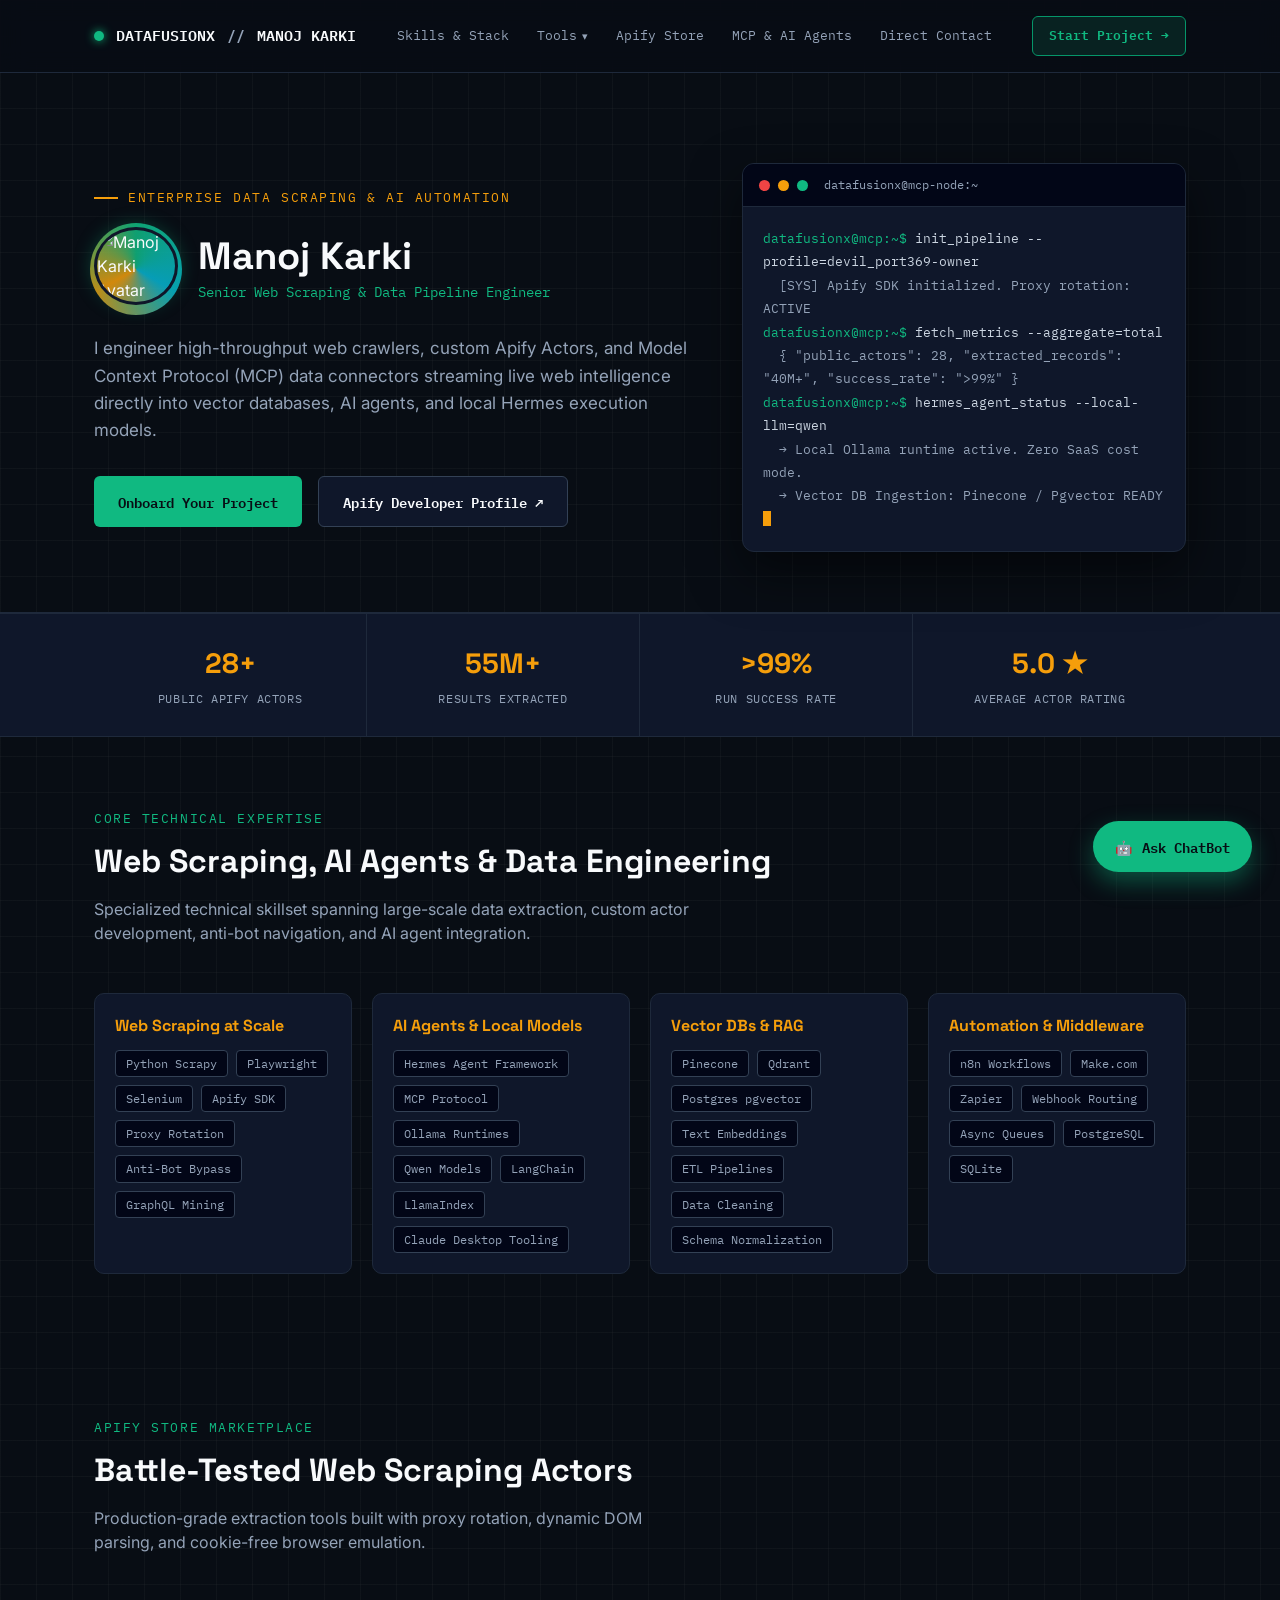
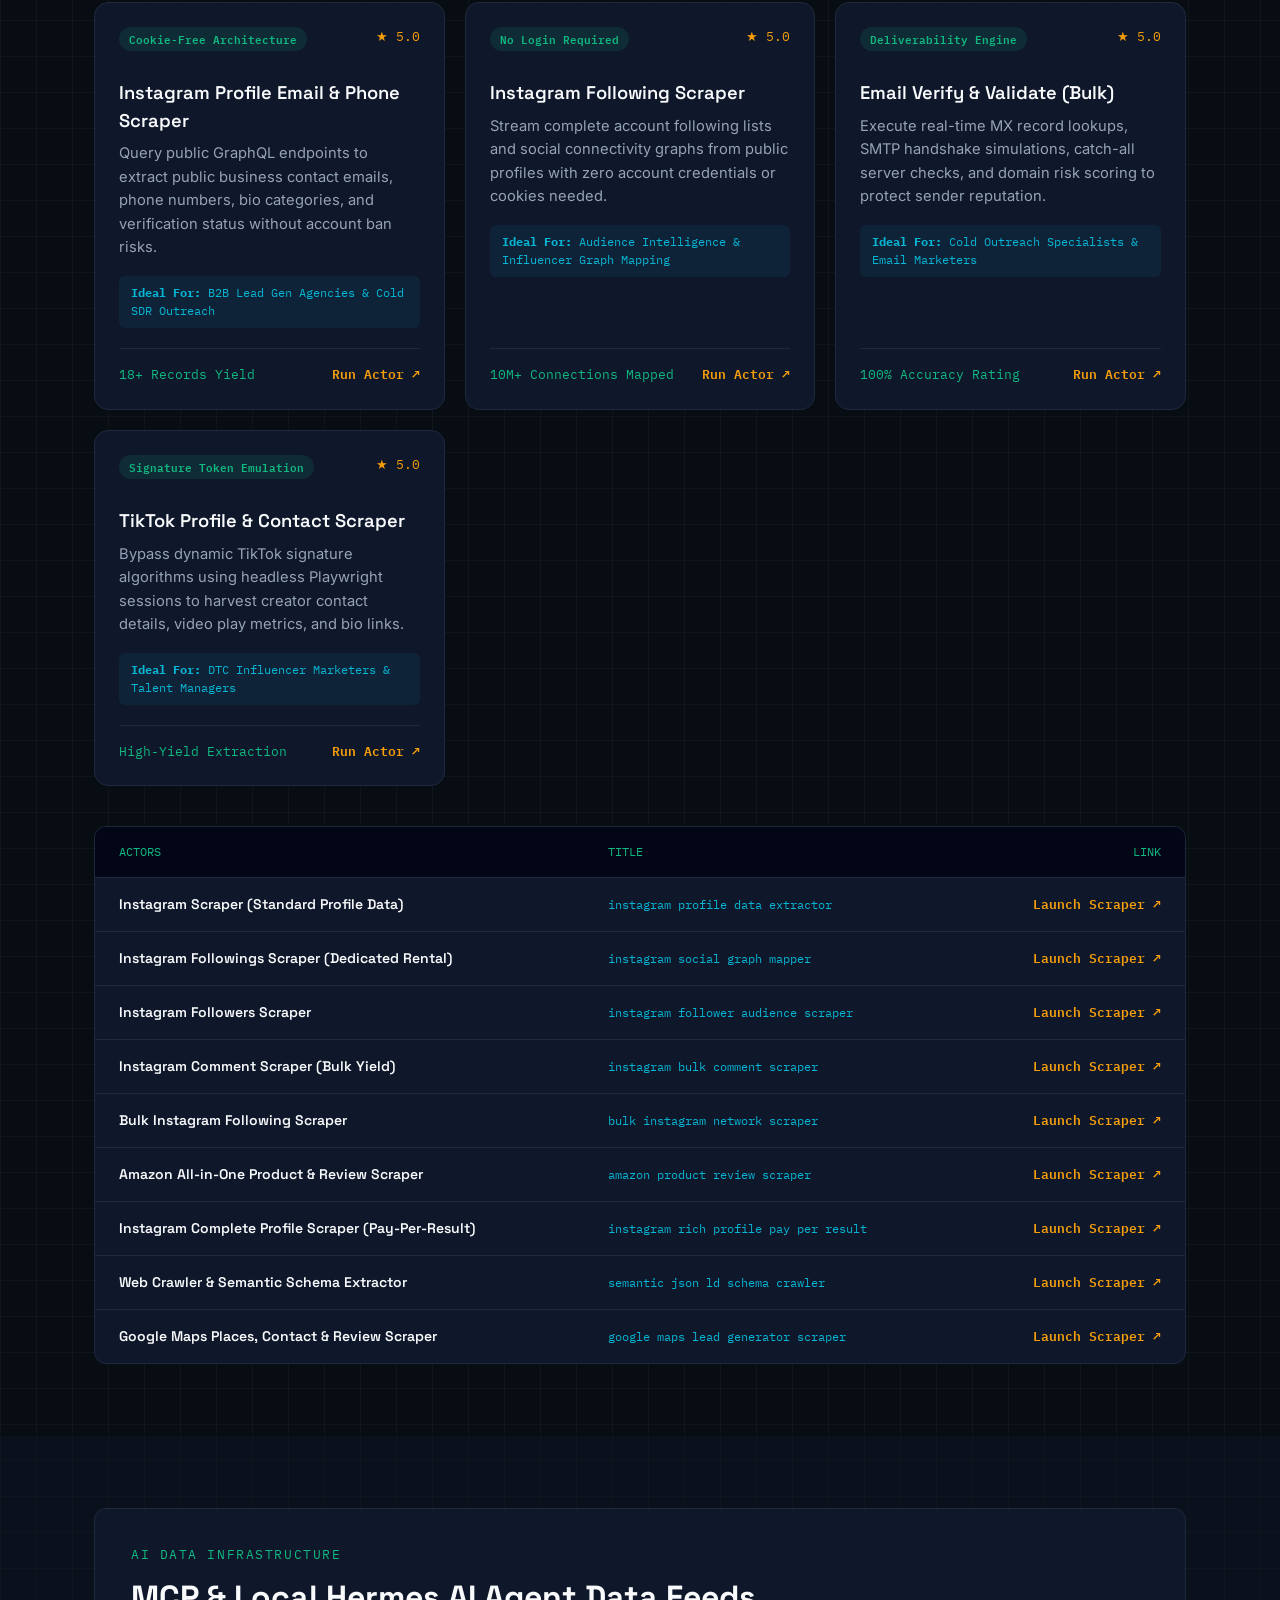
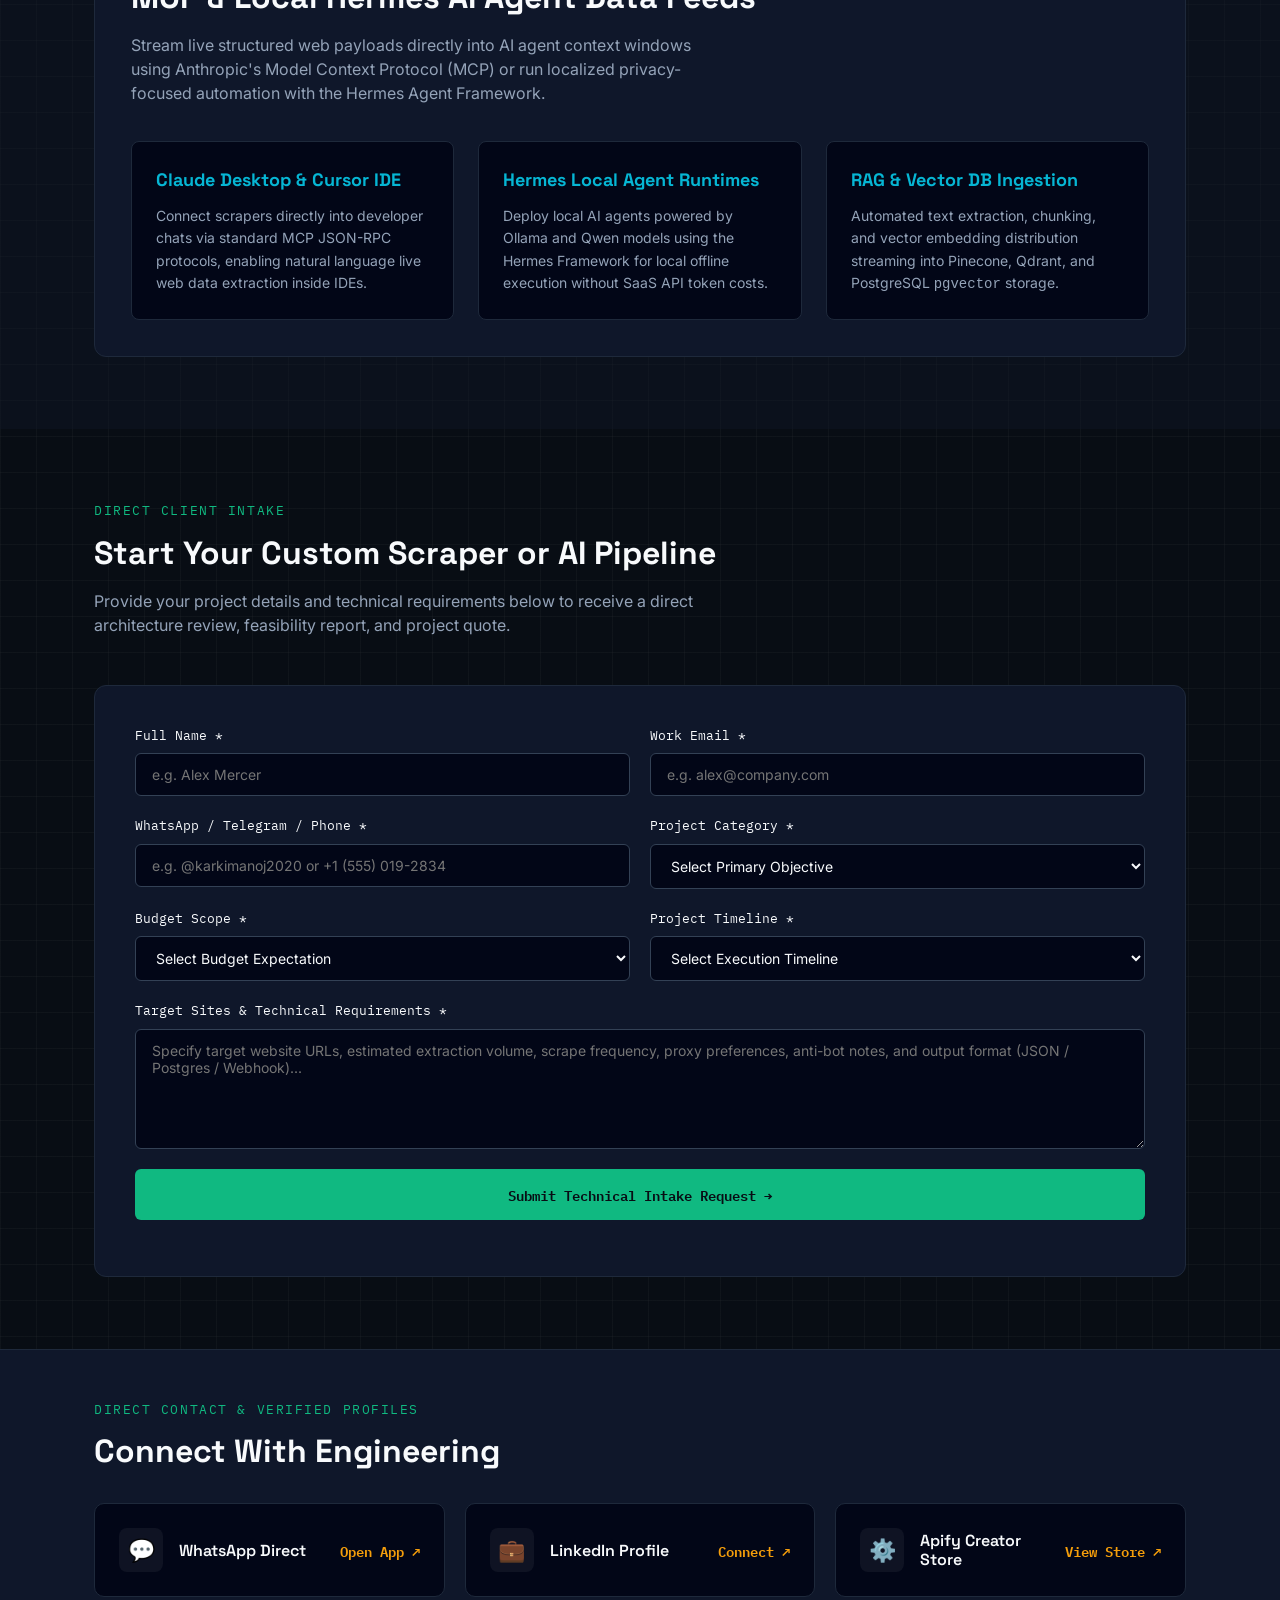
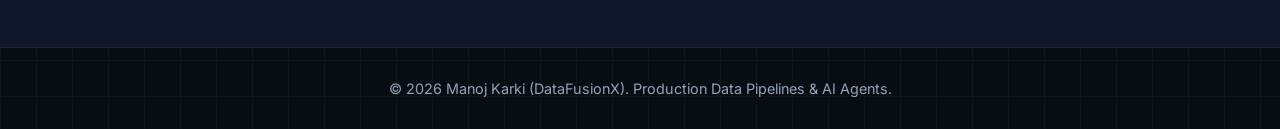
==== commit e626e379: "Update index.html" ====
--- a/index.html
+++ b/index.html
@@ -587,8 +587,7 @@
   </div>
 </div>
 
-<script>
-  <script src="assets/js/main.js"></script>
+<script src="assets/js/main.js"></script>
 <script>
   /* Terminal Animation Script */
   const termLines = [
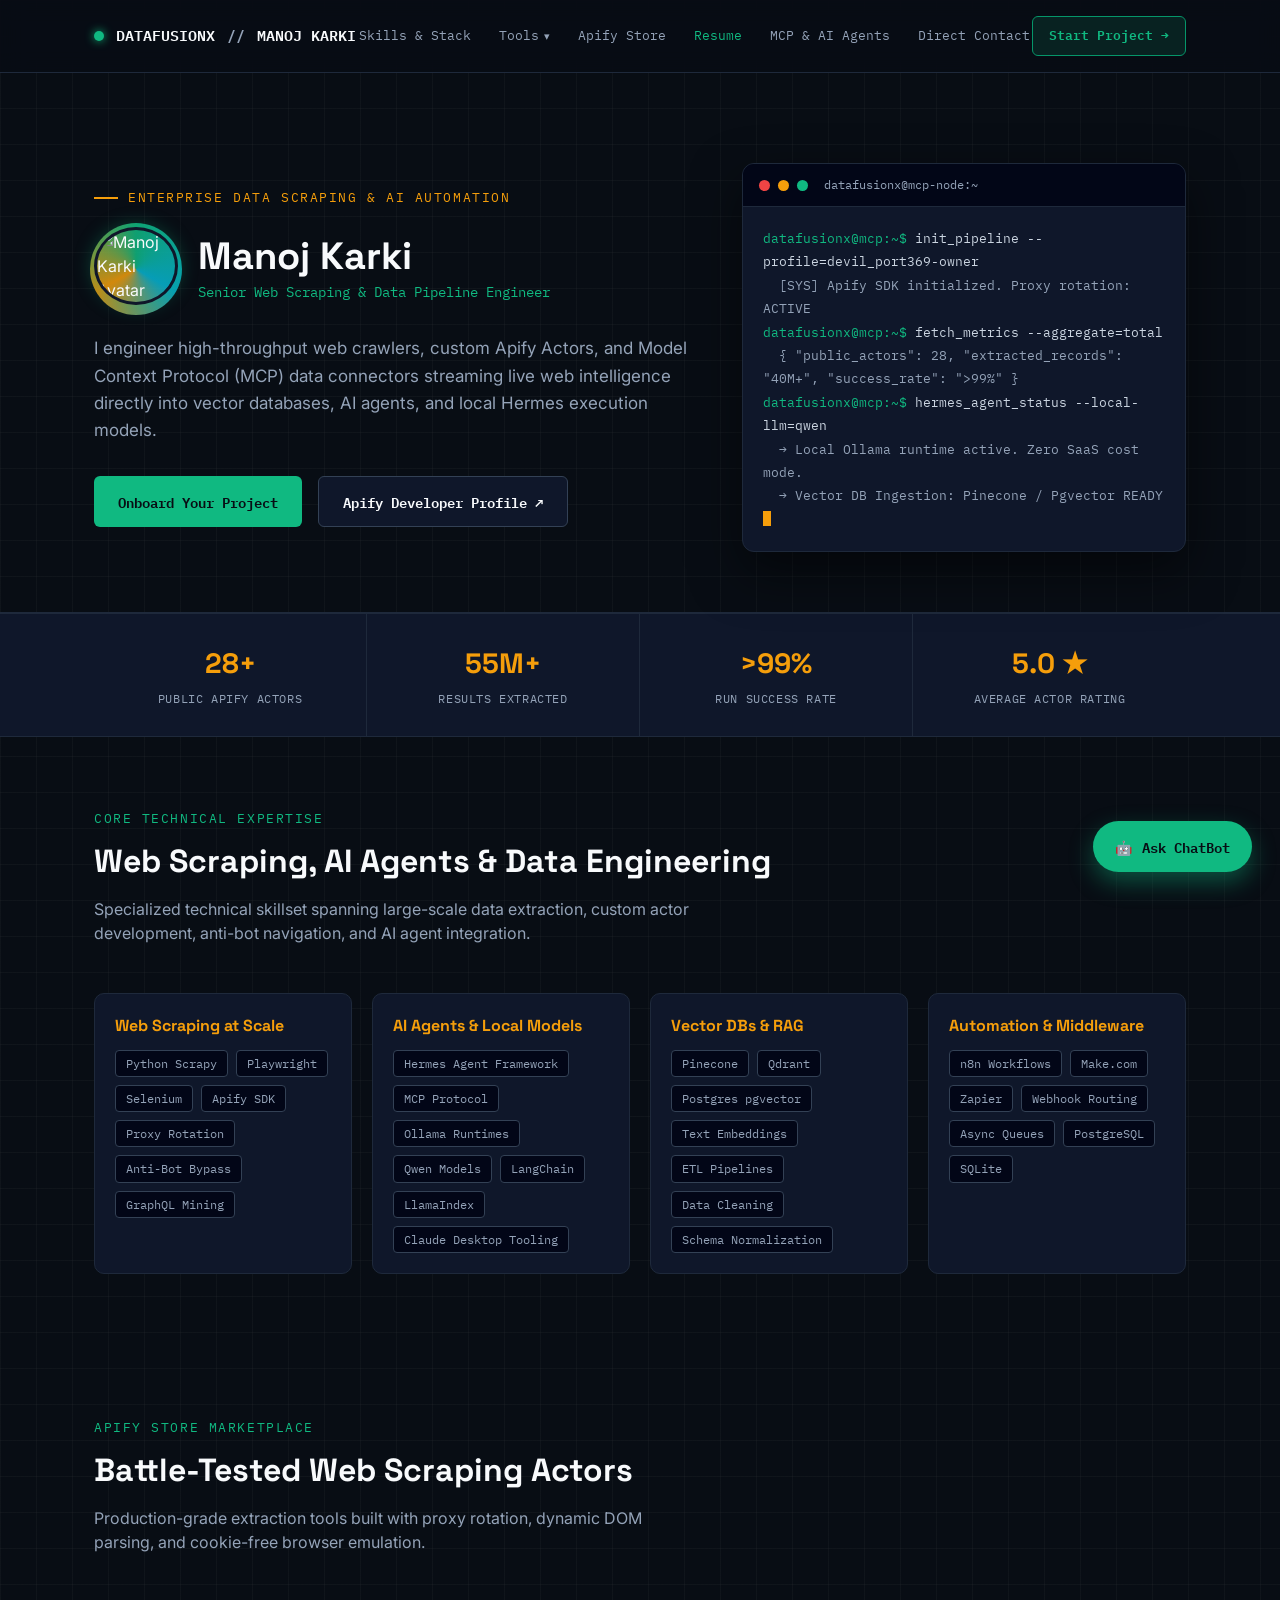
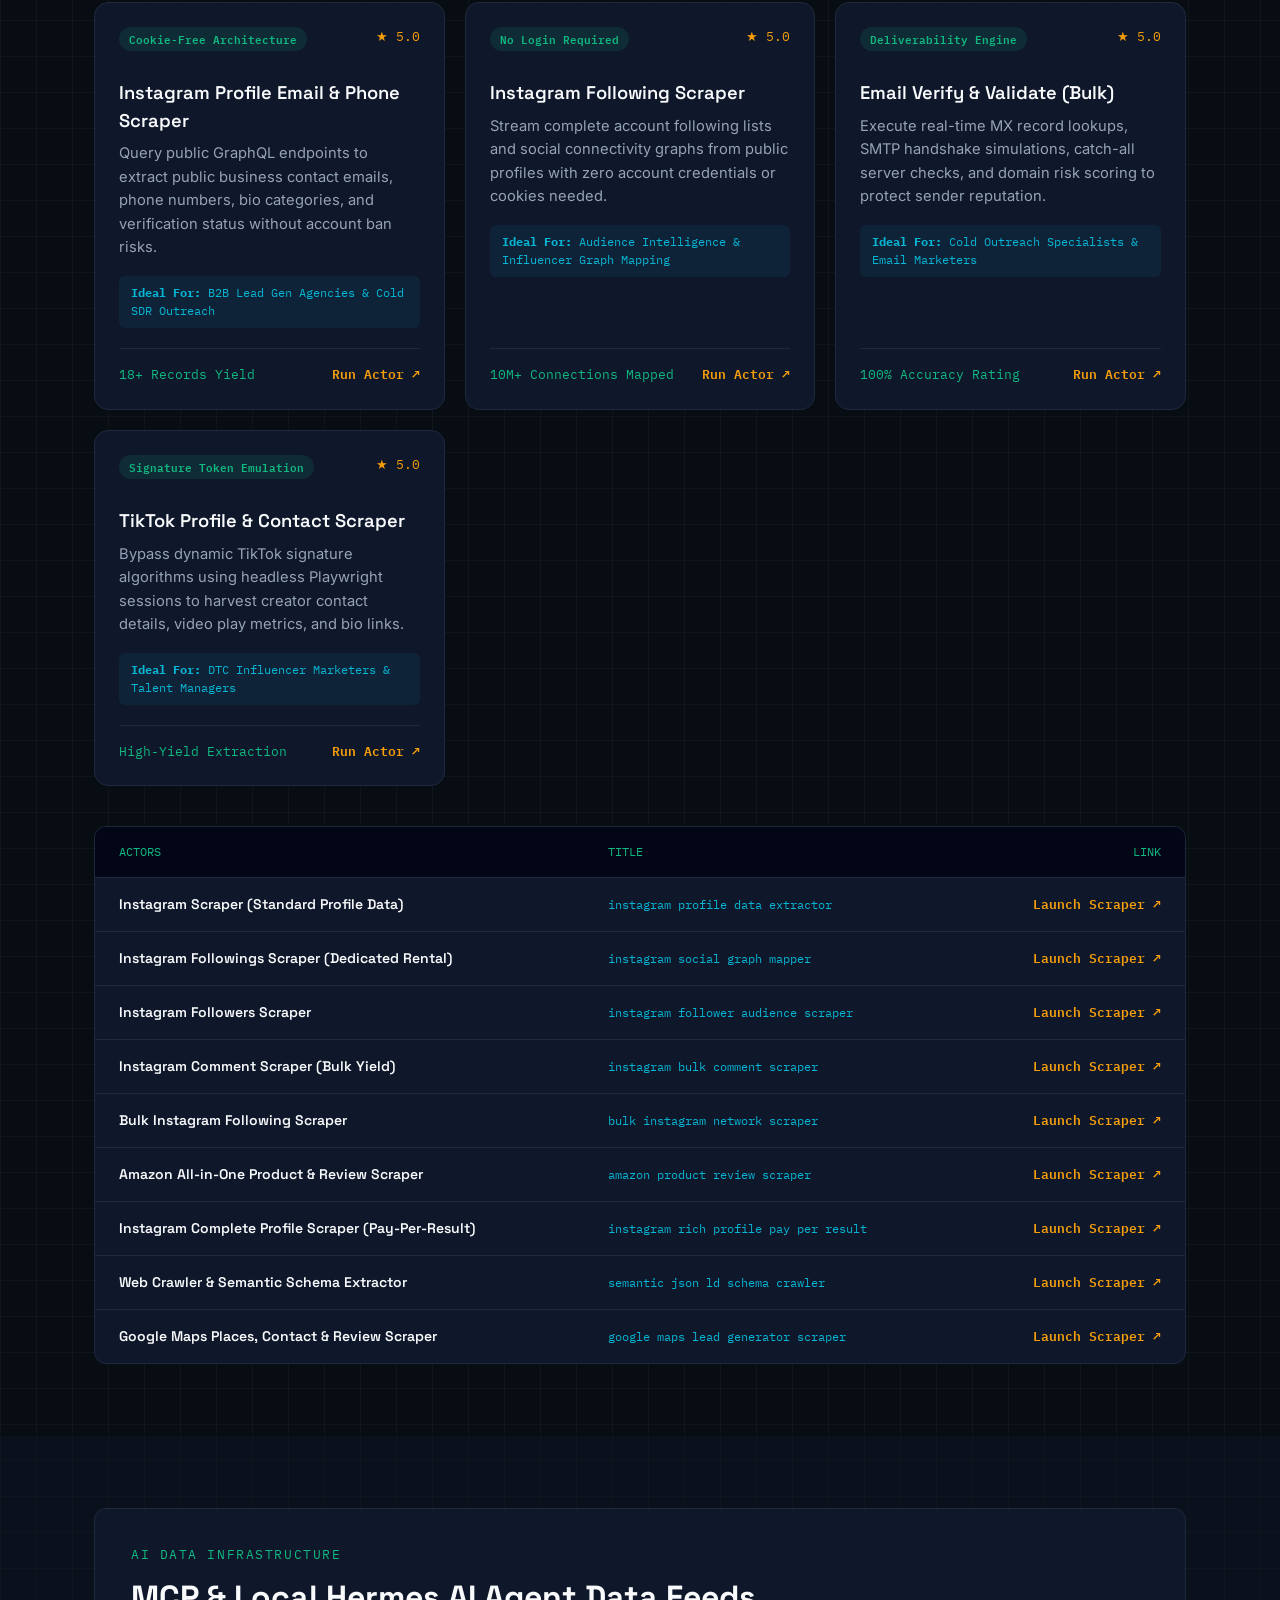
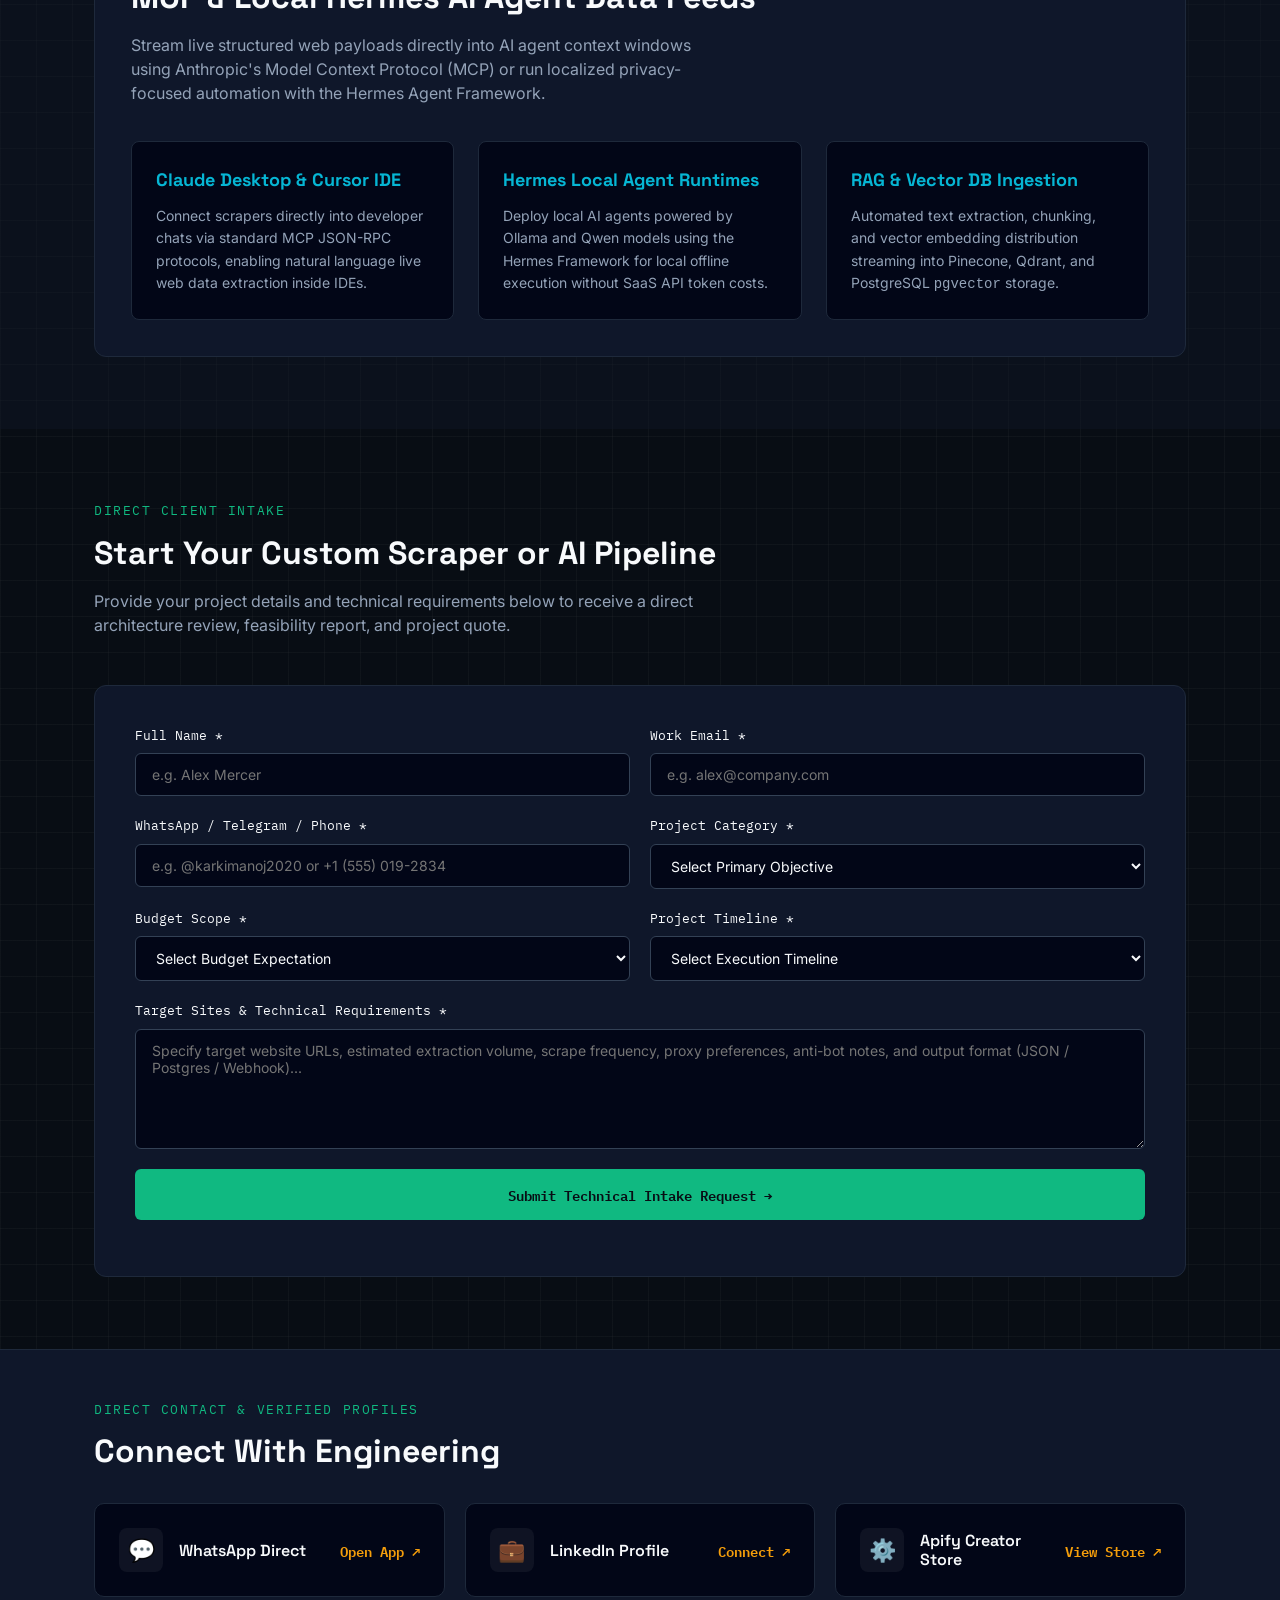
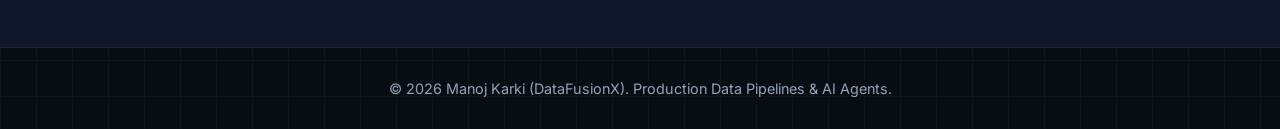
==== commit 711ca38b: "updated resume" ====
--- a/index.html
+++ b/index.html
@@ -3,10 +3,9 @@
 <head>
   <meta charset="UTF-8">
   <meta name="viewport" content="width=device-width, initial-scale=1.0">
-  <meta name="description" content="Senior Web Scraping Engineer specializing in custom Apify Actors, anti-bot bypass, proxy management, Model Context Protocol (MCP), and local Hermes AI agents. 40M+ records extracted at >99% success rate.">
   <!-- Primary SEO -->
-  <title>Manoj Karki (DataFusionX) - Senior Web Scraping & AI Pipeline Engineer | Best Apify Actors & Web Scrapers | Instagram, TikTok, Amazon, Google Maps</title>
-  <meta name="description" content="Hire Manoj Karki (DataFusionX) — Senior Apify Actor developer. Production-grade Instagram scraper, TikTok scraper, Amazon scraper, Google Maps scraper, Email Verifier & custom data pipelines. 28+ public Actors with >99% success rate." />
+  <title>Manoj Karki (DataFusionX) - Senior Web Scraping & AI Pipeline Engineer | Instagram, TikTok, Amazon, Google Maps</title>
+  <meta name="description" content="Manoj Karki (DataFusionX) — Senior Web Scraping Engineer specializing in custom Apify Actors, anti-bot bypass, proxy management, Model Context Protocol (MCP), and local Hermes AI agents. 40M+ records extracted | Senior Apify Actor developer. Production-grade Instagram scraper, TikTok scraper, Amazon scraper, Google Maps scraper, Email Verifier & custom data pipelines. 28+ public Actors with >99% success rate." />
   <meta name="keywords" content="Apify Actor, Instagram scraper, TikTok scraper, Amazon scraper, Google Maps scraper, email verifier, web scraping, data pipeline, Apify developer, custom scraper, MCP server, Hermes agent" />
   <meta name="author" content="Manoj Karki" />
   <meta name="robots" content="index, follow, max-image-preview:large, max-snippet:-1, max-video-preview:-1" />
@@ -114,6 +113,7 @@
           </div>
         </div>
         <a href="https://apify.com/devil_port369-owner?fpr=lklf0" target="_blank">Apify Store</a>
+                <a href="/resume.html" style="color:var(--moss);">Resume</a>
         <a href="#mcp">MCP & AI Agents</a>
         <a href="#contact">Direct Contact</a>
       </nav>
@@ -616,57 +616,6 @@
     termBody.appendChild(cursor);
   }
   renderTerminal();
-
-  /* Mobile menu handled by assets/js/main.js */
-
-  /* Slide-Over AI Chatbot Interaction */
-  const chatToggleBtn = document.getElementById('chatToggleBtn');
-  const chatDrawer = document.getElementById('chatDrawer');
-  const chatCloseBtn = document.getElementById('chatCloseBtn');
-  const chatInput = document.getElementById('chatInput');
-  const chatSendBtn = document.getElementById('chatSendBtn');
-  const chatMessages = document.getElementById('chatMessages');
-
-  chatToggleBtn.addEventListener('click', () => chatDrawer.classList.add('open'));
-  chatCloseBtn.addEventListener('click', () => chatDrawer.classList.remove('open'));
-
-  function handleUserMessage() {
-    const text = chatInput.value.trim();
-    if (!text) return;
-
-    const userMsg = document.createElement('div');
-    userMsg.className = 'msg msg-user';
-    userMsg.textContent = text;
-    chatMessages.appendChild(userMsg);
-    chatInput.value = '';
-    chatMessages.scrollTop = chatMessages.scrollHeight;
-
-    setTimeout(() => {
-      const aiMsg = document.createElement('div');
-      aiMsg.className = 'msg msg-ai';
-      
-      const lower = text.toLowerCase();
-      if (lower.includes('instagram') || lower.includes('social')) {
-        aiMsg.textContent = "Our Instagram Actors (Email/Phone & Following) operate cookie-free without account login risks. Check out the top cards in the Apify section!";
-      } else if (lower.includes('hermes') || lower.includes('local') || lower.includes('ollama')) {
-        aiMsg.textContent = "DataFusionX builds local AI agent pipelines using the Hermes Framework and Ollama/Qwen models for offline entity parsing with zero SaaS token costs.";
-      } else if (lower.includes('mcp') || lower.includes('ai') || lower.includes('claude')) {
-        aiMsg.textContent = "DataFusionX builds custom MCP servers streaming live web scrapers directly into Claude Desktop, Cursor, and vector databases like Pinecone & Pgvector.";
-      } else if (lower.includes('price') || lower.includes('cost') || lower.includes('quote')) {
-        aiMsg.textContent = "Project costs depend on target anti-bot complexity and volume. Please submit your specifications in the Client Intake Form or message via WhatsApp!";
-      } else {
-        aiMsg.textContent = "Thanks for reaching out! Manoj Karki specializes in custom Apify Actors, proxy management, and AI data pipelines. Scroll to our Client Intake section to start.";
-      }
-      
-      chatMessages.appendChild(aiMsg);
-      chatMessages.scrollTop = chatMessages.scrollHeight;
-    }, 600);
-  }
-
-  chatSendBtn.addEventListener('click', handleUserMessage);
-  chatInput.addEventListener('keypress', (e) => {
-    if (e.key === 'Enter') handleUserMessage();
-  });
 
   /* Asynchronous Form Handling */
   const onboardForm = document.getElementById('onboardForm');
--- a/assets/css/style.css
+++ b/assets/css/style.css
@@ -487,11 +487,24 @@
 @media (max-width: 768px) {
   nav.desktop-links,
   .nav-cta { display: none; }
-  .mobile-toggle { display: block; }
+  .mobile-toggle {
+    display: flex;
+    align-items: center;
+    justify-content: center;
+    width: 44px;
+    height: 44px;
+    position: relative;
+    z-index: 210;
+  }
   .stats-grid { grid-template-columns: repeat(2, 1fr); }
   .stat-card { border-bottom: 1px solid var(--line); }
   .actor-grid { grid-template-columns: 1fr; }
   .features-grid { grid-template-columns: 1fr; }
+
+  .wrap { padding: 0 16px; }
+  .form-container { padding: 24px 18px; }
+  .mcp-box { padding: 24px 18px; }
+  .form-grid { gap: 16px; }
 }
 
 /* =====================================================
@@ -605,8 +618,12 @@
 .form-group.full { grid-column: span 2; }
 label { font-family: 'IBM Plex Mono', monospace; font-size: 13px; color: var(--bone); }
 input, select, textarea {
+  width: 100%; 
   background: #020617; border: 1px solid var(--line-active); border-radius: 6px;
-  padding: 12px 16px; color: var(--bone); font-family: 'Inter', sans-serif; font-size: 14px;
+  padding: 12px 16px; 
+  color: var(--bone); 
+  font-family: 'Inter',
+  sans-serif; font-size: 14px;
   transition: border-color 0.2s;
 }
 input:focus, select:focus, textarea:focus { outline: none; border-color: var(--moss); }
@@ -674,3 +691,13 @@
   .seo-action { text-align: left; margin-top: 4px; }
   .chat-drawer { width: calc(100vw - 32px); right: 16px; bottom: 80px; }
 }
+
+@media (max-width: 768px) {
+  .section-head { text-align: center; }
+  .hero-home { text-align: center; }
+  .cta-row { justify-content: center; }
+  .profile-badge { justify-content: center; }
+  .eyebrow { justify-content: center; }
+  .eyebrow::before { display: none; }
+  .home-actor-grid { grid-template-columns: 1fr; }
+}
